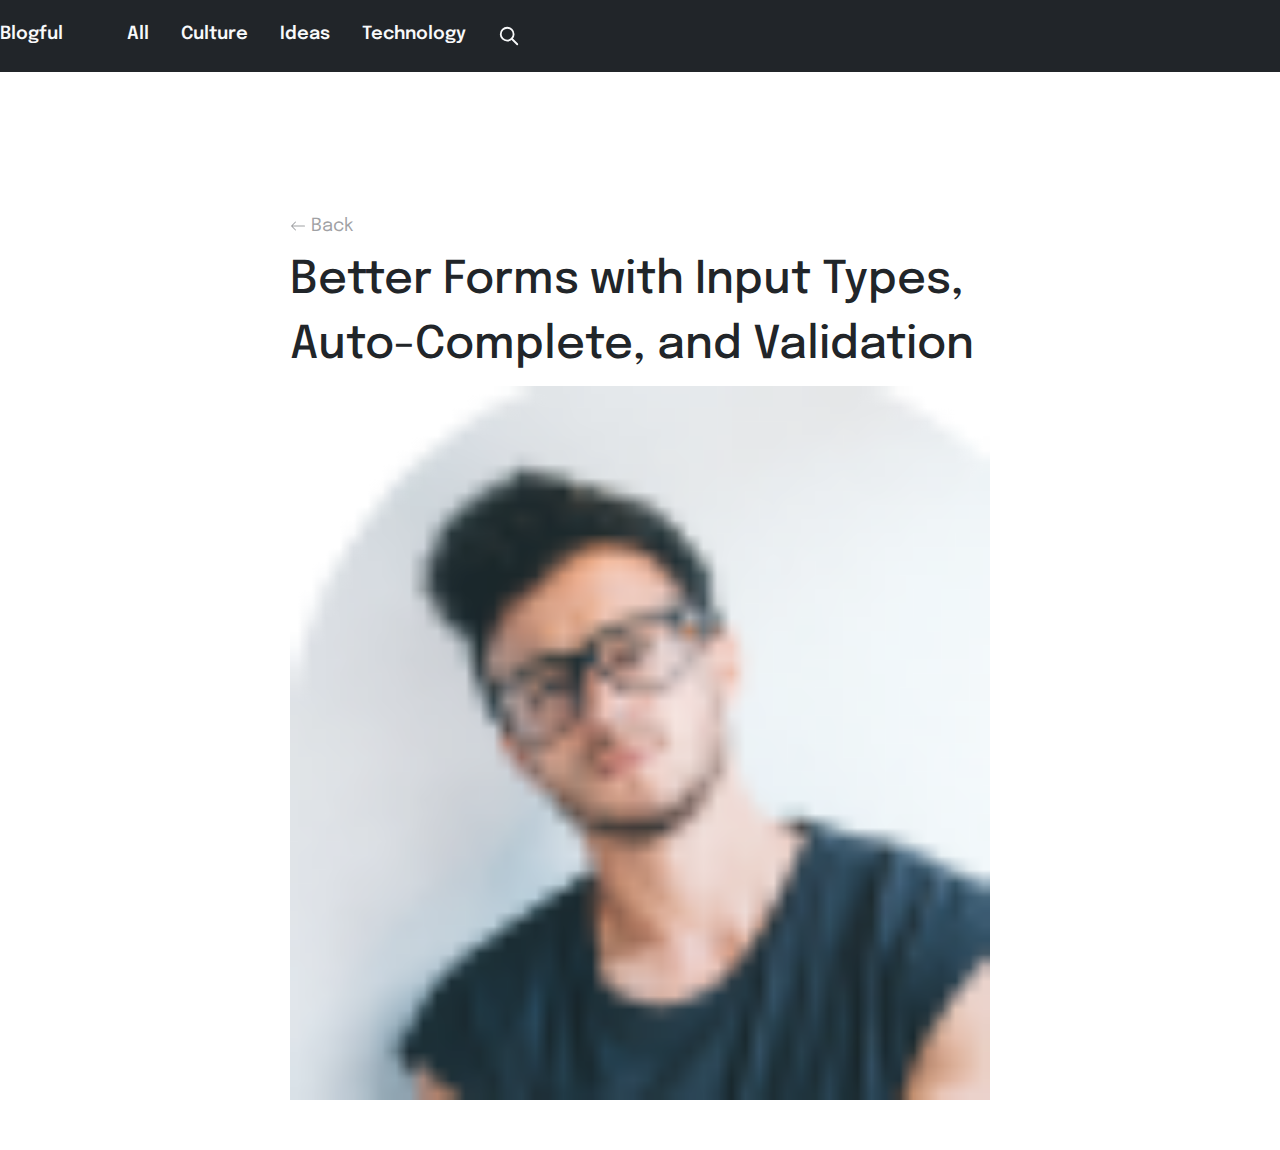
==== article.html @ 25339ed4 "dia 6 (2025)" ====
<!DOCTYPE html>
<html lang="en">
<head>
    <meta charset="UTF-8">
    <meta name="viewport" content="width=device-width, initial-scale=1.0">
    <link rel="preconnect" href="https://fonts.googleapis.com">
    <link rel="preconnect" href="https://fonts.gstatic.com" crossorigin>
    <link href="https://fonts.googleapis.com/css2?family=Epilogue:ital,wght@0,100..900;1,100..900&display=swap" rel="stylesheet">
    <link href="https://cdn.jsdelivr.net/npm/bootstrap@5.3.3/dist/css/bootstrap.min.css" rel="stylesheet" integrity="sha384-QWTKZyjpPEjISv5WaRU9OFeRpok6YctnYmDr5pNlyT2bRjXh0JMhjY6hW+ALEwIH" crossorigin="anonymous">
    <link rel="stylesheet" href="css/styles.css">
    <title>Article</title>
</head>
<body>
    <header>
        <nav class="bg-dark epilogue font-nav-bar">
            <div class="d-flex flex-row text-light">
                <div class="text-center me-5 py-3">Blogful</div>
                <div class="d-flex flex-row">
                    <div class="text-center mt-3 mx-3">All</div>
                    <div class="text-center mt-3 mx-3">Culture</div>
                    <div class="text-center mt-3 mx-3">Ideas</div>
                    <div class="text-center mt-3 mx-3">Technology</div>
                    <svg class="text-center my-4 mx-3" xmlns="http://www.w3.org/2000/svg" viewBox="0 0 24 24" fill="none" stroke="currentColor" stroke-linecap="round" stroke-linejoin="round" width="22.03" height="24" stroke-width="2"> <path d="M10 10m-7 0a7 7 0 1 0 14 0a7 7 0 1 0 -14 0"></path> <path d="M21 21l-6 -6"></path> </svg> 
                </div>
            </div>
        </nav>
    </header>
    <div class="container p-article">
        <div class="row">
            <h3 id="back" class="epilogue">            
                <svg xmlns="http://www.w3.org/2000/svg" width="16" height="16" fill="currentColor" class="bi bi-arrow-left" viewBox="0 0 16 16"><path fill-rule="evenodd" d="M15 8a.5.5 0 0 0-.5-.5H2.707l3.147-3.146a.5.5 0 1 0-.708-.708l-4 4a.5.5 0 0 0 0 .708l4 4a.5.5 0 0 0 .708-.708L2.707 8.5H14.5A.5.5 0 0 0 15 8"/></svg>
                Back
            </h3>
        </div>
        <div class="row">
            <h1 class="big-h1">Better Forms with Input Types, Auto-Complete, and Validation</h1>
        </div>
        <div class="row">
            <img src="img/img-man.png" alt="" class="img-man">
        </div>
    </div>
</body>
<script src="https://cdn.jsdelivr.net/npm/bootstrap@5.3.3/dist/js/bootstrap.bundle.min.js" integrity="sha384-YvpcrYf0tY3lHB60NNkmXc5s9fDVZLESaAA55NDzOxhy9GkcIdslK1eN7N6jIeHz" crossorigin="anonymous"></script>
</html>
---- css/styles.css ----
.epilogue{
    font-family: "Epilogue", sans-serif;
}
.font-nav-bar{
    font-size: 18px;
    font-weight: 600;
    line-height: 36px;
    text-align: left;
    text-underline-position: from-font;
    text-decoration-skip-ink: none;
}
h1{
    font-family: Epilogue;
    font-size: 20px;
    font-weight: 600;
    line-height: 30px;
    text-align: left;
    text-underline-position: from-font;
    text-decoration-skip-ink: none;
    
}

h2{
    font-family: "Epilogue", sans-serif;
    font-size: 24px;
    font-weight: 500;
    line-height: 36px;
    letter-spacing: 1px;
    text-align: left;
    text-underline-position: from-font;
    text-decoration-skip-ink: none;
}
h3{
    font-family: Epilogue;
    font-size: 24px;
    font-weight: 500;
    line-height: 36px;
    text-align: left;
    text-underline-position: from-font;
    text-decoration-skip-ink: none;
}
p{
    font-family: Epilogue;
    font-size: 16px;
    font-weight: 400;
    line-height: 24px;
    text-align: left;
    text-underline-position: from-font;
    text-decoration-skip-ink: none;
}

.opacity-40{
    opacity: 40%;
}

.opacity-60{
    opacity: 60%;
}
.nav-size{
    height: 80px;
    padding-top: 40px;
    padding-bottom: 40px;
}

body{
    margin: 0 ;
    padding: 0;
    box-sizing: border-box;

}

.p-default {
    padding: 160px 220px 60px 220px;
}

.px-default {
    padding-left: 220px;
    padding-right: 220px;
}

.pt-100{
    padding-top: 100px;
}

.button{
    width: 95px;
    height: 32px;
}


.col-80{
    width: 80%;
}

.sm-img{
    width: 470px;
    height: 300px;
}

.button2{
    width: 58px;
    height: 32px;
}

.width-334{
    width: 334px;
}

.width-340{
    width: 340px;
}

.p-show-more{
    padding: 150px 350px;
}

#show-more{
    display: flex;
    align-items: center;
    justify-content: center;
    width: 199.8px;
    height: 60px;
}

.show-more{
    font-family: sans-serif;
    font-size: 19px;
    color: white;
    background-color: #1976D2;
}

.footer{
    padding: 100px 0px;
}
/*Article*/

.p-article{
    padding: 140px 220px 50px 220px;
}

#back{
    font-family: Epilogue;
    font-size: 18px;
    font-weight: 400;
    line-height: 28px;
    text-align: left;
    text-underline-position: from-font;
    text-decoration-skip-ink: none;
    color: #A0A1A4;
}

.big-h1{
    width: 1000px;
    height: 130px;
    gap: 0px;
    opacity: 0px;
    font-family: Epilogue;
    font-size: 45px;
    font-weight: 500;
    line-height: 65px;
    text-align: left;
    text-underline-position: from-font;
    text-decoration-skip-ink: none;
}

.
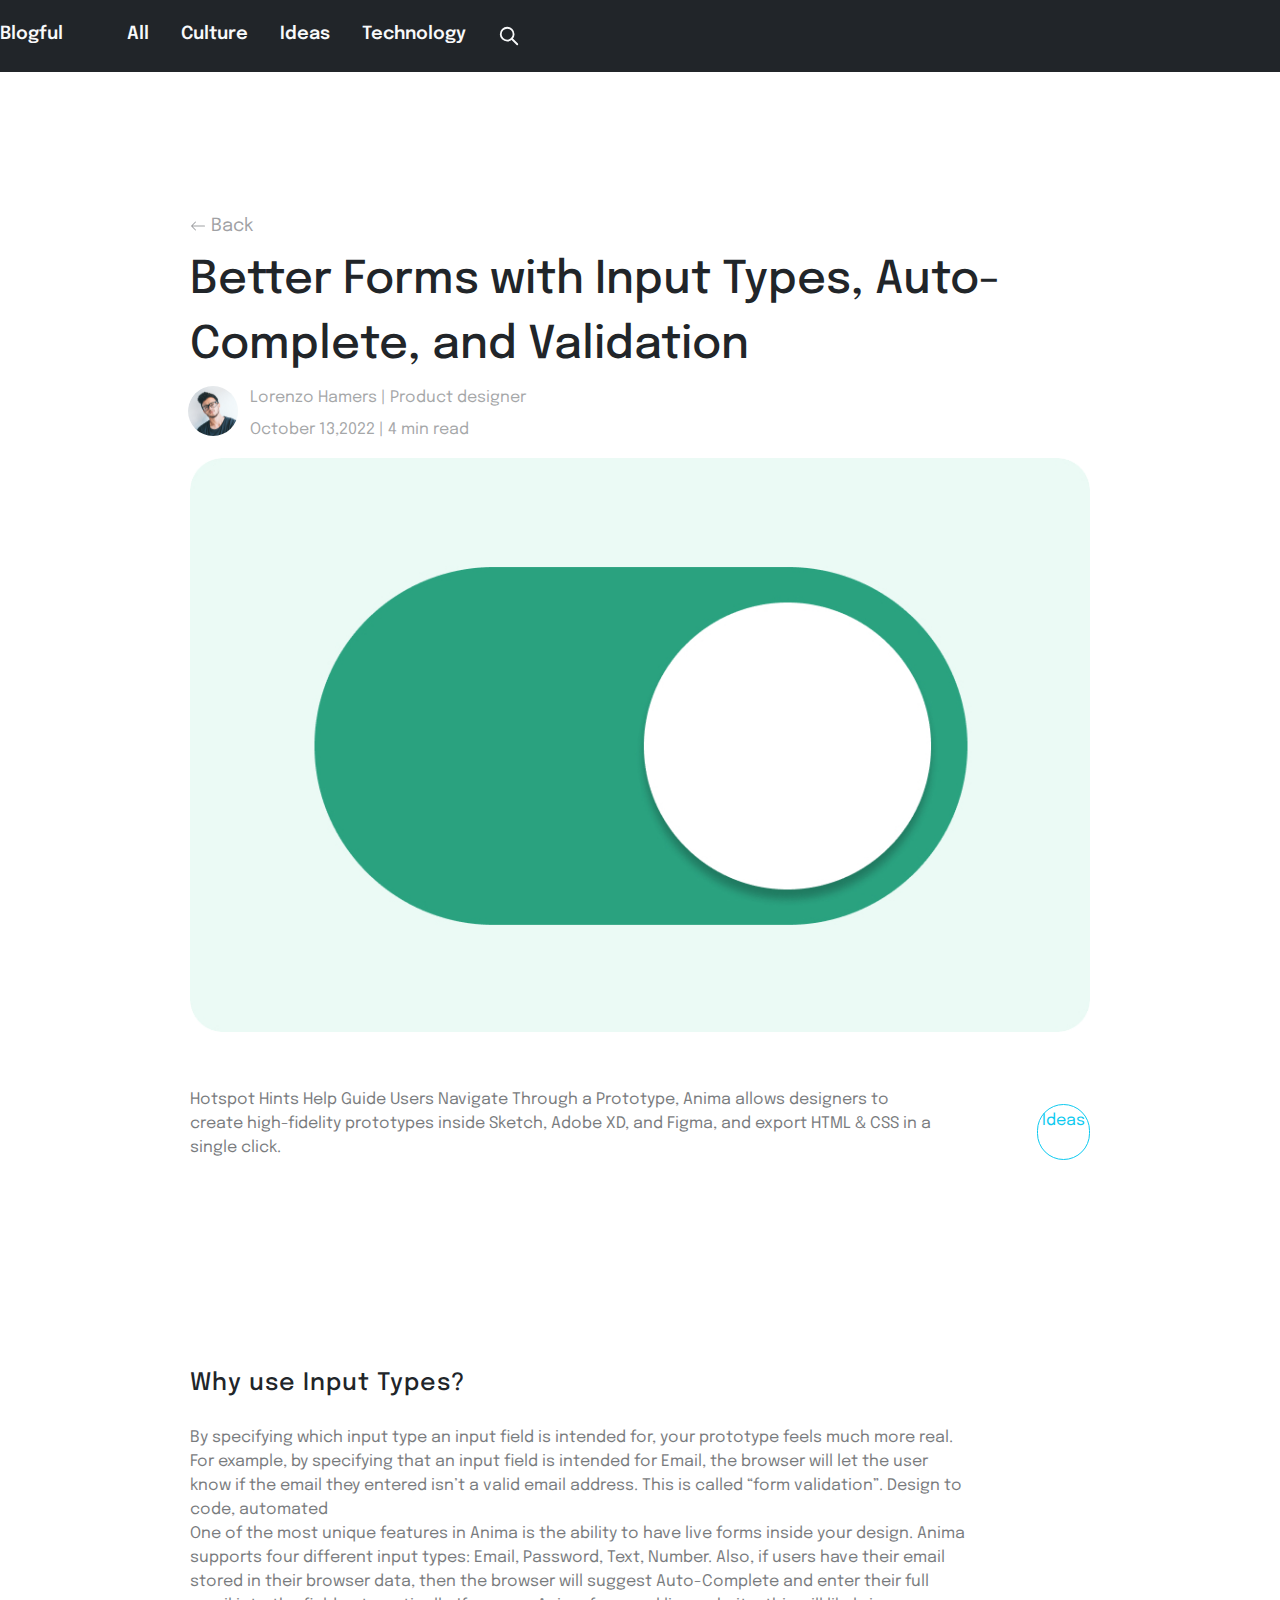
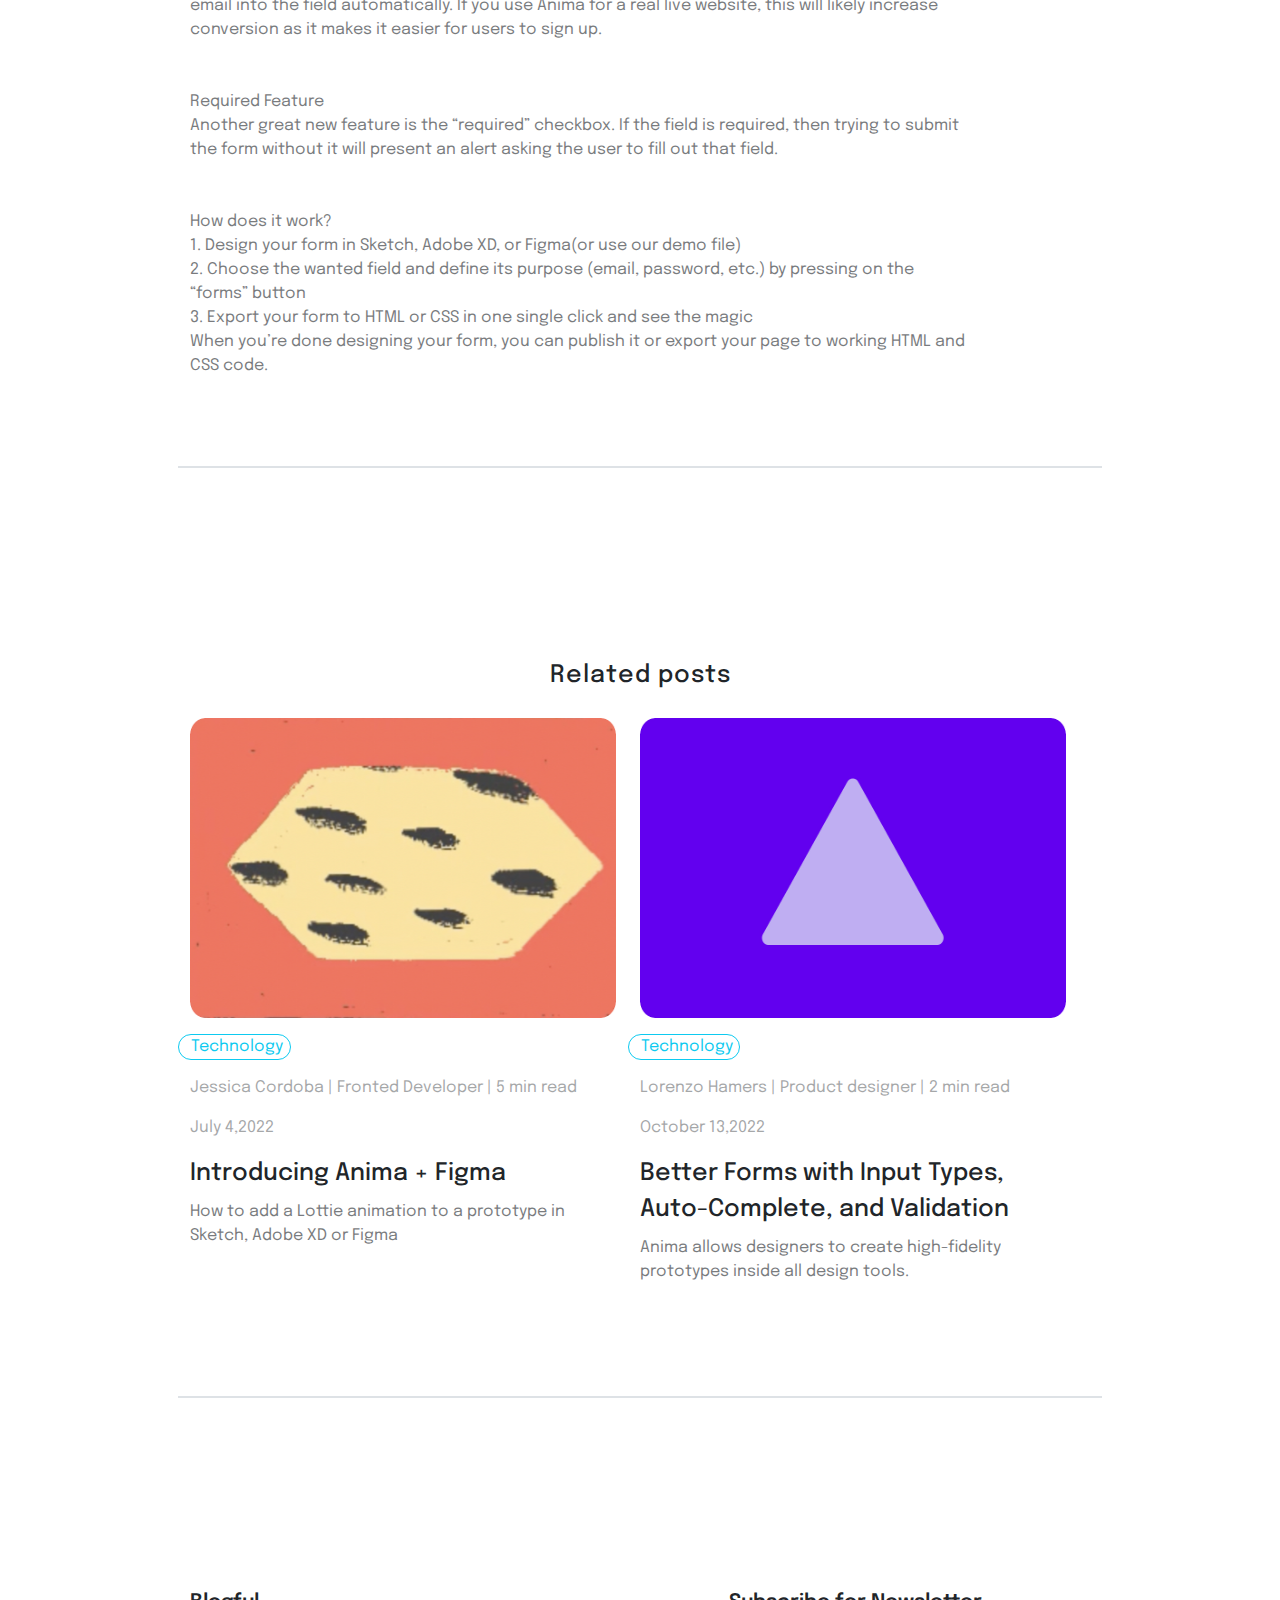
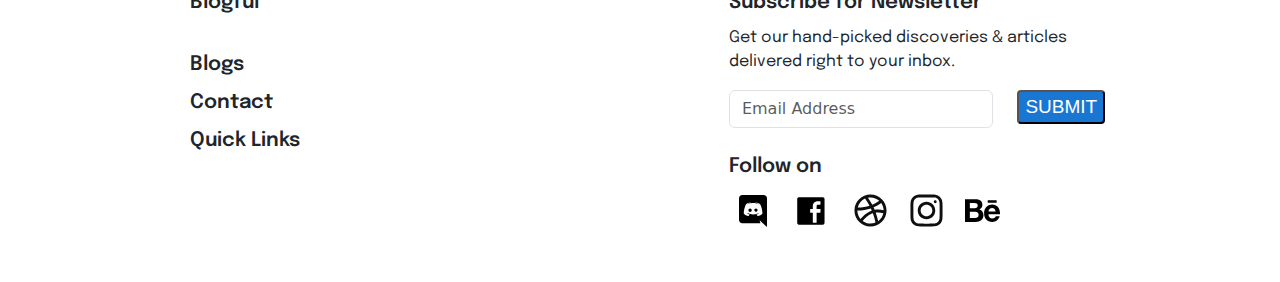
==== commit 89b69731: "dia 7 (article i blog)" ====
--- a/article.html
+++ b/article.html
@@ -36,8 +36,131 @@
             <h1 class="big-h1">Better Forms with Input Types, Auto-Complete, and Validation</h1>
         </div>
         <div class="row">
-            <img src="img/img-man.png" alt="" class="img-man">
+            <img src="img/img-man.png" alt="" class="img-man col-6">
+            <div class="col-6">
+                <div class="row opacity-40">
+                    <p class="mb-2">Lorenzo Hamers | Product designer</p>
+                </div>
+                <div class="row opacity-40">
+                    <p>October 13,2022 | 4 min read</p>
+                </div>
+            </div>
         </div>
+        <div class="row">
+            <img src="img/image02.png" alt="" class="mb-5">
+        </div>
+        <div class="row">
+            <div class="col-10 mt-2">
+                <p class="opacity-60">Hotspot Hints Help Guide Users Navigate Through a Prototype, Anima allows designers to create high-fidelity prototypes inside Sketch, Adobe XD, and Figma, and export HTML & CSS in a single click.</p>
+            </div>
+            <div class="col-2 mt-2 d-flex justify-content-end">
+                <p class="text-center text-info border border-info rounded-pill mt-3 p-1">Ideas</p>
+            </div>
+        </div>
+    </div>
+    <div class="container p-article">
+        <div class="row">
+            <h2 class="mb-4">Why use Input Types?</h2>
+        </div>
+        <div class="row border-bottom border-2 pb-5">
+            <p class="opacity-60 p-input-text ">
+                By specifying which input type an input field is intended for, your prototype feels much more real.
+                For example, by specifying that an input field is intended for Email, the browser will let the user know if the email they entered isn’t a valid email address. This is called “form validation”.
+                Design to code, automated<br>
+                One of the most unique features in Anima is the ability to have live forms inside your design. Anima supports four different input types:
+                Email, Password, Text, Number. Also, if users have their email stored in their browser data, then the browser will suggest Auto-Complete and enter their full email into the field automatically.
+                If you use Anima for a real live website, this will likely increase conversion as it makes it easier for users to sign up.<br>
+                <br>
+                <br>
+                Required Feature<br>
+                Another great new feature is the “required” checkbox. If the field is required, then trying to submit the form without it will present an alert asking the user to fill out that field.<br>
+                <br>
+                <br>
+                How does it work?<br>
+                1. Design your form in Sketch, Adobe XD, or Figma(or use our demo file)<br>
+                2. Choose the wanted field and define its purpose (email, password, etc.) by pressing on the “forms” button<br>
+                3. Export your form to HTML or CSS in one single click and see the magic<br>
+                When you’re done designing your form, you can publish it or export your page to working HTML and CSS code.
+            </p>
+        </div>
+    </div>
+    <div class="container p-article">
+        <div class="row border-bottom border-2 pb-5">
+            <h2 class="d-flex justify-content-center pb-3">Related posts</h2>
+            <div class="row ">
+                <div class="col-6 pb-5">
+                    <div class="row">
+                        <img src="img/image10.png" alt="" class="sm-img">
+                        <p class="text-center text-info border border-info rounded-pill mt-3 col-3">Technology</p>
+                        <div class="row">
+                            <div class="width-470">
+                                <p class="opacity-40">Jessica Cordoba | Fronted Developer | 5 min read</p>
+                                <p class="opacity-40">July 4,2022</p>
+                            </div>
+                            <div class="width-470">
+                                <h3>Introducing Anima + Figma</h3>
+                                <p class="opacity-60">How to add a Lottie animation to a prototype in Sketch, Adobe XD or Figma</p>
+                            </div>
+                        </div>
+                    </div>
+                </div>
+                <div class="col-6 pb-5">
+                    <div class="row">
+                        <img src="img/image11.png" alt="" class="sm-img">
+                        <p class="text-center text-info border border-info rounded-pill mt-3 col-3">Technology</p>
+                        <div class="row">
+                            <div class="width-470">
+                                <p class="opacity-40">Lorenzo Hamers | Product designer | 2 min read</p>
+                                <p class="opacity-40">October 13,2022</p>
+                            </div>
+                            <div class="width-470">
+                                <h3>Better Forms with Input Types, Auto-Complete, and Validation</h3>
+                                <p class="opacity-60">Anima allows designers to create high-fidelity prototypes inside all design tools.</p>
+                            </div>
+                        </div>
+                    </div>
+                </div>
+            </div>
+        </div>
+    </div>
+    <div class="container p-article footer">
+        <div class="row">
+            <div class="col-4">
+                <div class="row">
+                    <h1>Blogful</h1>
+                </div>
+                <br>
+                <div class="row">
+                    <h1>Blogs</h1>
+                    <h1>Contact</h1>
+                    <h1>Quick Links</h1>
+                </div>
+            </div>
+            <div class="col-3"></div>
+            <div class="col-5">
+                <div class="row">
+                    <h1>Subscribe for Newsletter</h1>
+                    <p>Get our hand-picked discoveries & articles delivered right to your inbox.</p>
+                </div>
+                <div class="row">
+                    <div class="col-9">
+                        <input type="email" class="form-control" id="exampleInputEmail" placeholder="Email Address">
+                    </div>
+                    <div class="col-3">
+                        <button type="submit" class="rounded-1 show-more">SUBMIT</button>
+                    </div>
+                </div>
+                <br>
+                <div class="row">
+                    <h1>Follow on</h1>
+                </div>
+                <div>  
+                    <svg class="mx-2" href="#" fill="#000000" width="32px" height="32px" viewBox="-1.5 0 24 24" xmlns="http://www.w3.org/2000/svg"><g id="SVGRepo_bgCarrier" stroke-width="0"></g><g id="SVGRepo_tracerCarrier" stroke-linecap="round" stroke-linejoin="round"></g><g id="SVGRepo_iconCarrier"><path d="m13.93 11.4c-.054.633-.582 1.127-1.224 1.127-.678 0-1.229-.55-1.229-1.229s.55-1.229 1.228-1.229c.683.029 1.225.59 1.225 1.277 0 .019 0 .037-.001.056v-.003zm-5.604-1.33c-.688.061-1.223.634-1.223 1.332s.535 1.271 1.218 1.332h.005c.683-.029 1.225-.59 1.225-1.277 0-.019 0-.037-.001-.056v.003c.001-.02.002-.043.002-.067 0-.685-.541-1.243-1.219-1.269h-.002zm12.674-7.598v21.528c-3.023-2.672-2.057-1.787-5.568-5.052l.636 2.22h-13.609c-1.359-.004-2.46-1.106-2.46-2.466 0-.002 0-.004 0-.006v-16.224c0-.002 0-.004 0-.006 0-1.36 1.101-2.462 2.459-2.466h16.081c1.359.004 2.46 1.106 2.46 2.466v.006zm-3.42 11.376c-.042-2.559-.676-4.96-1.77-7.086l.042.09c-.924-.731-2.088-1.195-3.358-1.259l-.014-.001-.168.192c1.15.312 2.15.837 3.002 1.535l-.014-.011c-1.399-.769-3.066-1.222-4.839-1.222-1.493 0-2.911.321-4.189.898l.064-.026c-.444.204-.708.35-.708.35.884-.722 1.942-1.266 3.1-1.56l.056-.012-.12-.144c-1.284.065-2.448.529-3.384 1.269l.012-.009c-1.052 2.036-1.686 4.437-1.728 6.982v.014c.799 1.111 2.088 1.826 3.543 1.826.041 0 .082-.001.123-.002h-.006s.444-.54.804-.996c-.866-.223-1.592-.727-2.093-1.406l-.007-.01c.176.124.468.284.49.3 1.209.672 2.652 1.067 4.188 1.067 1.191 0 2.326-.238 3.36-.668l-.058.021c.528-.202.982-.44 1.404-.723l-.025.016c-.526.703-1.277 1.212-2.144 1.423l-.026.005c.36.456.792.972.792.972.033.001.072.001.111.001 1.461 0 2.755-.714 3.552-1.813l.009-.013z"></path></g></svg>
+                    <svg class="mx-2" href="#" fill="#000000" width="42px" height="42px" viewBox="-5.5 0 32 32" version="1.1" xmlns="http://www.w3.org/2000/svg"><g id="SVGRepo_bgCarrier" stroke-width="0"></g><g id="SVGRepo_tracerCarrier" stroke-linecap="round" stroke-linejoin="round"></g><g id="SVGRepo_iconCarrier"> <title>facebook</title> <path d="M1.188 5.594h18.438c0.625 0 1.188 0.563 1.188 1.188v18.438c0 0.625-0.563 1.188-1.188 1.188h-18.438c-0.625 0-1.188-0.563-1.188-1.188v-18.438c0-0.625 0.563-1.188 1.188-1.188zM14.781 17.281h2.875l0.125-2.75h-3v-2.031c0-0.781 0.156-1.219 1.156-1.219h1.75l0.063-2.563s-0.781-0.125-1.906-0.125c-2.75 0-3.969 1.719-3.969 3.563v2.375h-2.031v2.75h2.031v7.625h2.906v-7.625z"></path> </g></svg>
+                    <svg class="mx-2" href="#" width="35px" height="35px" viewBox="0 0 24 24" fill="none" xmlns="http://www.w3.org/2000/svg"><g id="SVGRepo_bgCarrier" stroke-width="0"></g><g id="SVGRepo_tracerCarrier" stroke-linecap="round" stroke-linejoin="round"></g><g id="SVGRepo_iconCarrier"> <path fill-rule="evenodd" clip-rule="evenodd" d="M12 23C18.0751 23 23 18.0751 23 12C23 5.92487 18.0751 1 12 1C5.92487 1 1 5.92487 1 12C1 18.0751 5.92487 23 12 23ZM5.14386 17.8201C3.81099 16.2515 3.00683 14.2197 3.00683 12L3.00683 11.9978C6.61307 11.9618 9.57567 11.4838 12.2422 10.5779C12.4668 11.0605 12.6847 11.5534 12.8956 12.0564C12.5555 12.1691 12.221 12.2949 11.8918 12.4335C9.24177 13.5489 7.00538 15.4612 5.14386 17.8201ZM6.60614 19.1967C8.10884 20.3248 9.97636 20.9932 12 20.9932C13.2188 20.9932 14.3809 20.7507 15.4409 20.3114C14.9668 18.0368 14.352 15.907 13.6265 13.9217C13.3003 14.0264 12.9807 14.1451 12.6677 14.2768C10.356 15.2499 8.33843 16.9649 6.60614 19.1967ZM15.5924 13.4765C16.2479 15.3019 16.8129 17.2399 17.267 19.2902C19.048 18.0013 20.338 16.0757 20.8032 13.8473C18.9143 13.3589 17.1821 13.2604 15.5924 13.4765ZM14.8575 11.5662C16.754 11.2412 18.7996 11.3067 20.9917 11.8332C20.9578 9.97415 20.3599 8.25291 19.3619 6.8334C17.6358 8.0531 15.9276 9.06168 14.1111 9.85398C14.3687 10.4121 14.6177 10.9829 14.8575 11.5662ZM11.3457 8.76846C8.99734 9.53429 6.39047 9.94463 3.2312 9.9948C3.85725 7.24565 5.74294 4.97565 8.24906 3.82401C9.34941 5.31262 10.3933 6.96064 11.3457 8.76846ZM13.2302 8.05623C14.8876 7.34152 16.4466 6.43089 18.0282 5.32624C16.4333 3.88469 14.3192 3.00683 12 3.00683C11.4014 3.00683 10.8165 3.06531 10.2506 3.17688C11.3103 4.66337 12.3129 6.28992 13.2302 8.05623Z" fill="#0F0F0F"></path> </g></svg>                   
+                    <svg class="mx-2" href="#" width="35px" height="35px" viewBox="0 0 24 24" fill="none" xmlns="http://www.w3.org/2000/svg"><g id="SVGRepo_bgCarrier" stroke-width="0"></g><g id="SVGRepo_tracerCarrier" stroke-linecap="round" stroke-linejoin="round"></g><g id="SVGRepo_iconCarrier"> <path fill-rule="evenodd" clip-rule="evenodd" d="M12 18C15.3137 18 18 15.3137 18 12C18 8.68629 15.3137 6 12 6C8.68629 6 6 8.68629 6 12C6 15.3137 8.68629 18 12 18ZM12 16C14.2091 16 16 14.2091 16 12C16 9.79086 14.2091 8 12 8C9.79086 8 8 9.79086 8 12C8 14.2091 9.79086 16 12 16Z" fill="#0F0F0F"></path> <path d="M18 5C17.4477 5 17 5.44772 17 6C17 6.55228 17.4477 7 18 7C18.5523 7 19 6.55228 19 6C19 5.44772 18.5523 5 18 5Z" fill="#0F0F0F"></path> <path fill-rule="evenodd" clip-rule="evenodd" d="M1.65396 4.27606C1 5.55953 1 7.23969 1 10.6V13.4C1 16.7603 1 18.4405 1.65396 19.7239C2.2292 20.8529 3.14708 21.7708 4.27606 22.346C5.55953 23 7.23969 23 10.6 23H13.4C16.7603 23 18.4405 23 19.7239 22.346C20.8529 21.7708 21.7708 20.8529 22.346 19.7239C23 18.4405 23 16.7603 23 13.4V10.6C23 7.23969 23 5.55953 22.346 4.27606C21.7708 3.14708 20.8529 2.2292 19.7239 1.65396C18.4405 1 16.7603 1 13.4 1H10.6C7.23969 1 5.55953 1 4.27606 1.65396C3.14708 2.2292 2.2292 3.14708 1.65396 4.27606ZM13.4 3H10.6C8.88684 3 7.72225 3.00156 6.82208 3.0751C5.94524 3.14674 5.49684 3.27659 5.18404 3.43597C4.43139 3.81947 3.81947 4.43139 3.43597 5.18404C3.27659 5.49684 3.14674 5.94524 3.0751 6.82208C3.00156 7.72225 3 8.88684 3 10.6V13.4C3 15.1132 3.00156 16.2777 3.0751 17.1779C3.14674 18.0548 3.27659 18.5032 3.43597 18.816C3.81947 19.5686 4.43139 20.1805 5.18404 20.564C5.49684 20.7234 5.94524 20.8533 6.82208 20.9249C7.72225 20.9984 8.88684 21 10.6 21H13.4C15.1132 21 16.2777 20.9984 17.1779 20.9249C18.0548 20.8533 18.5032 20.7234 18.816 20.564C19.5686 20.1805 20.1805 19.5686 20.564 18.816C20.7234 18.5032 20.8533 18.0548 20.9249 17.1779C20.9984 16.2777 21 15.1132 21 13.4V10.6C21 8.88684 20.9984 7.72225 20.9249 6.82208C20.8533 5.94524 20.7234 5.49684 20.564 5.18404C20.1805 4.43139 19.5686 3.81947 18.816 3.43597C18.5032 3.27659 18.0548 3.14674 17.1779 3.0751C16.2777 3.00156 15.1132 3 13.4 3Z" fill="#0F0F0F"></path> </g></svg>
+                    <svg class="mx-2" href="#" width="35px" height="35px" viewBox="0 -3.5 20 20" version="1.1" xmlns="http://www.w3.org/2000/svg" xmlns:xlink="http://www.w3.org/1999/xlink" fill="#000000"><g id="SVGRepo_bgCarrier" stroke-width="0"></g><g id="SVGRepo_tracerCarrier" stroke-linecap="round" stroke-linejoin="round"></g><g id="SVGRepo_iconCarrier"> <title>behance [#163]</title> <desc>Created with Sketch.</desc> <defs> </defs> <g id="Page-1" stroke="none" stroke-width="1" fill="none" fill-rule="evenodd"> <g id="Dribbble-Light-Preview" transform="translate(-100.000000, -7482.000000)" fill="#000000"> <g id="icons" transform="translate(56.000000, 160.000000)"> <path d="M56.981,7324.11726 L62.069,7324.11726 L62.069,7322.65997 L56.981,7322.65997 L56.981,7324.11726 Z M59.489,7327.04322 C58.354,7327.04322 57.492,7327.74656 57.409,7329.04584 L61.481,7329.04584 C61.205,7327.50385 60.52,7327.04322 59.489,7327.04322 L59.489,7327.04322 Z M59.648,7333.06968 C60.696,7333.06968 61.465,7332.40764 61.622,7331.84992 L63.826,7331.84992 C63.196,7333.86701 61.895,7335 59.559,7335 C56.578,7335 54.905,7332.87964 54.905,7330.06626 C54.905,7323.44077 64.465,7323.20323 63.985,7330.68491 L57.409,7330.68491 C57.473,7332.20418 58.1,7333.06968 59.648,7333.06968 L59.648,7333.06968 Z M49.73,7332.77842 C50.933,7332.77842 51.775,7332.31572 51.775,7331.06705 C51.775,7329.77191 51.031,7329.21006 49.782,7329.21006 L46.768,7329.21006 L46.768,7332.77842 L49.73,7332.77842 Z M49.571,7327.26218 C50.572,7327.26218 51.263,7326.79638 51.263,7325.71399 C51.263,7324.57377 50.459,7324.22158 49.36,7324.22158 L46.768,7324.22158 L46.768,7327.26218 L49.571,7327.26218 L49.571,7327.26218 Z M49.924,7322 C52.295,7322 53.943,7322.7839 53.943,7325.22237 C53.943,7326.42973 53.458,7327.32931 52.233,7327.93557 C53.801,7328.40137 54.543,7329.62422 54.543,7331.23127 C54.543,7333.78232 52.52,7335 50.1,7335 L44,7335 L44,7322 L49.924,7322 Z" id="behance-[#163]"> </path> </g> </g> </g> </g></svg>
+                </div>
     </div>
 </body>
 <script src="https://cdn.jsdelivr.net/npm/bootstrap@5.3.3/dist/js/bootstrap.bundle.min.js" integrity="sha384-YvpcrYf0tY3lHB60NNkmXc5s9fDVZLESaAA55NDzOxhy9GkcIdslK1eN7N6jIeHz" crossorigin="anonymous"></script>
--- a/css/styles.css
+++ b/css/styles.css
@@ -134,10 +134,10 @@
 .footer{
     padding: 100px 0px;
 }
+
 /*Article*/
-
 .p-article{
-    padding: 140px 220px 50px 220px;
+    padding: 140px 120.4px 50px 120.4px;
 }
 
 #back{
@@ -165,4 +165,18 @@
     text-decoration-skip-ink: none;
 }
 
-.+.img-man{
+    width: 50px;
+    height: 50px;
+    border-radius: 100%;
+    padding: 0px;
+    margin-left: 10px;
+}
+.p-input-text{
+    height: 576px;
+    width: 800px;
+}
+
+.width-470{
+    width: 470px;
+}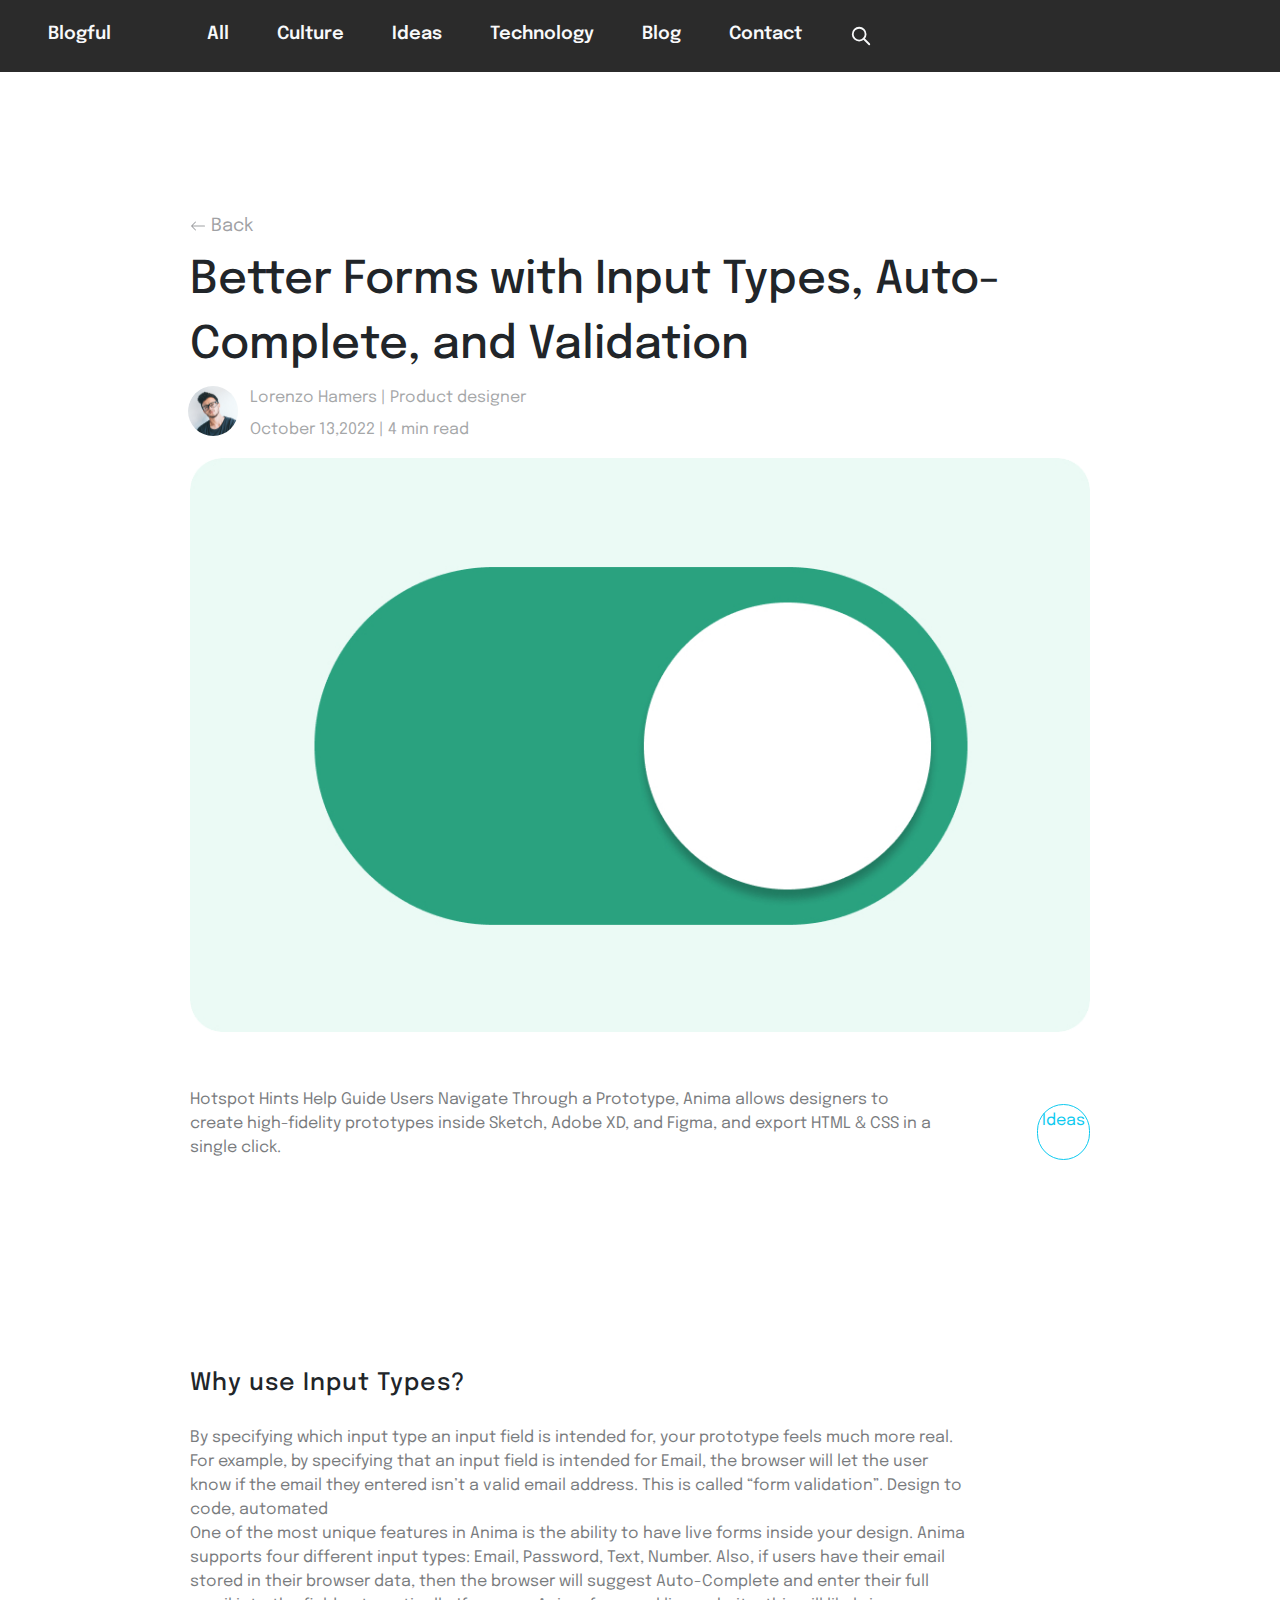
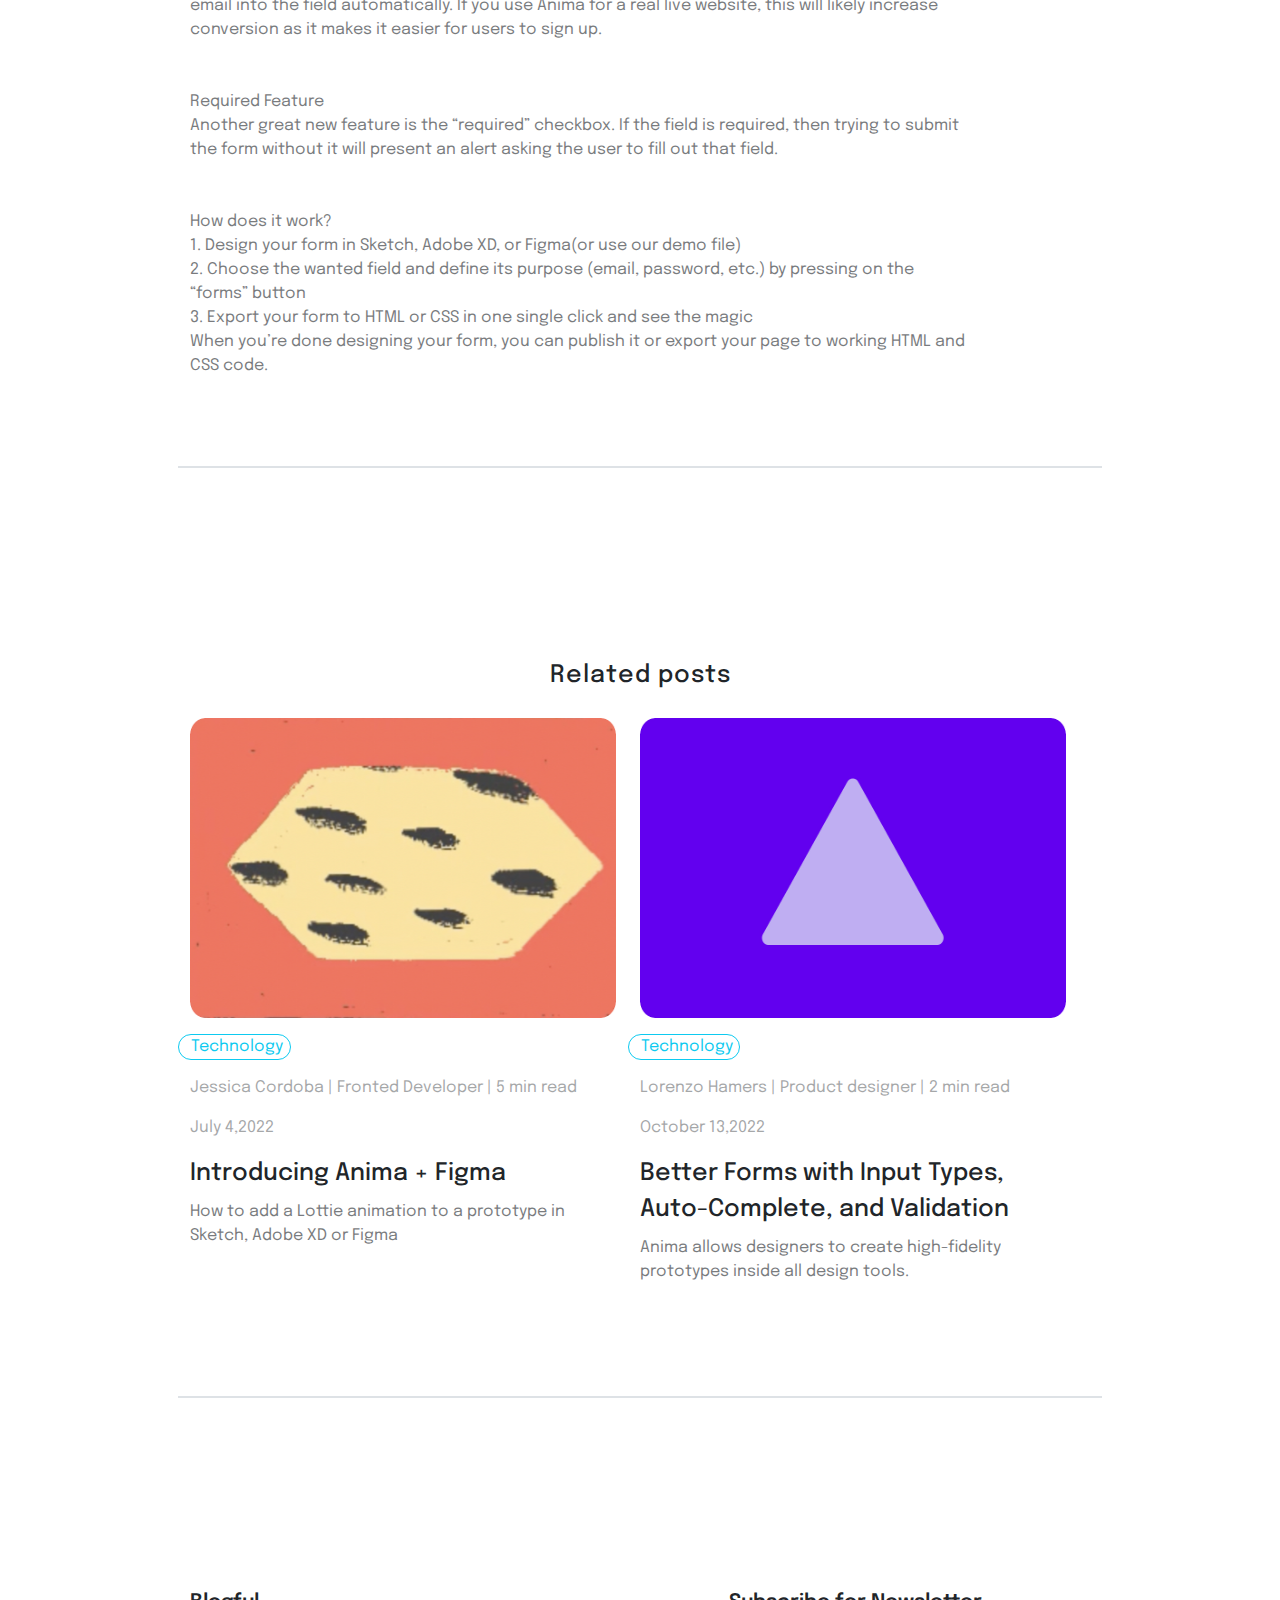
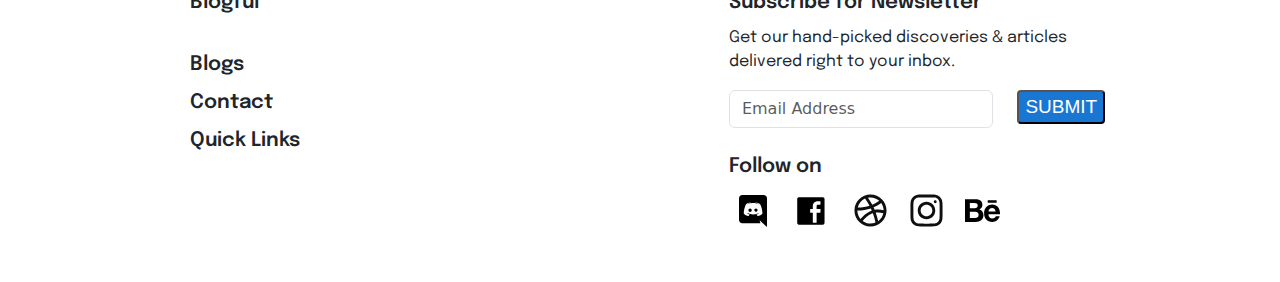
==== commit aac601da: "finished" ====
--- a/article.html
+++ b/article.html
@@ -12,25 +12,30 @@
 </head>
 <body>
     <header>
-        <nav class="bg-dark epilogue font-nav-bar">
+        <nav class="bg-header epilogue font-nav-bar">
             <div class="d-flex flex-row text-light">
-                <div class="text-center me-5 py-3">Blogful</div>
+                <div class=""></div>
+                <div class="text-center pl-2 mx-5 py-3">Blogful</div>
                 <div class="d-flex flex-row">
-                    <div class="text-center mt-3 mx-3">All</div>
-                    <div class="text-center mt-3 mx-3">Culture</div>
-                    <div class="text-center mt-3 mx-3">Ideas</div>
-                    <div class="text-center mt-3 mx-3">Technology</div>
-                    <svg class="text-center my-4 mx-3" xmlns="http://www.w3.org/2000/svg" viewBox="0 0 24 24" fill="none" stroke="currentColor" stroke-linecap="round" stroke-linejoin="round" width="22.03" height="24" stroke-width="2"> <path d="M10 10m-7 0a7 7 0 1 0 14 0a7 7 0 1 0 -14 0"></path> <path d="M21 21l-6 -6"></path> </svg> 
+                    <div class="text-center mt-3 ms-5 me-4"><a href="home.html">All</a></div>
+                    <div class="text-center mt-3 mx-4">Culture</div>
+                    <div class="text-center mt-3 mx-4">Ideas</div>
+                    <div class="text-center mt-3 mx-4">Technology</div>
+                    <div class="text-center mt-3 mx-4"><a href="blog.html">Blog</a></div>
+                    <div class="text-center mt-3 mx-4"><a href="contact.html">Contact</a></div>
+                    <svg class="text-center my-4 mx-4" xmlns="http://www.w3.org/2000/svg" viewBox="0 0 24 24" fill="none" stroke="currentColor" stroke-linecap="round" stroke-linejoin="round" width="22.03" height="24" stroke-width="2"> <path d="M10 10m-7 0a7 7 0 1 0 14 0a7 7 0 1 0 -14 0"></path> <path d="M21 21l-6 -6"></path> </svg> 
                 </div>
             </div>
         </nav>
     </header>
     <div class="container p-article">
         <div class="row">
-            <h3 id="back" class="epilogue">            
-                <svg xmlns="http://www.w3.org/2000/svg" width="16" height="16" fill="currentColor" class="bi bi-arrow-left" viewBox="0 0 16 16"><path fill-rule="evenodd" d="M15 8a.5.5 0 0 0-.5-.5H2.707l3.147-3.146a.5.5 0 1 0-.708-.708l-4 4a.5.5 0 0 0 0 .708l4 4a.5.5 0 0 0 .708-.708L2.707 8.5H14.5A.5.5 0 0 0 15 8"/></svg>
-                Back
-            </h3>
+            <a href="home.html">
+                <h3 id="back" class="epilogue">            
+                    <svg xmlns="http://www.w3.org/2000/svg" width="16" height="16" fill="currentColor" class="bi bi-arrow-left" viewBox="0 0 16 16"><path fill-rule="evenodd" d="M15 8a.5.5 0 0 0-.5-.5H2.707l3.147-3.146a.5.5 0 1 0-.708-.708l-4 4a.5.5 0 0 0 0 .708l4 4a.5.5 0 0 0 .708-.708L2.707 8.5H14.5A.5.5 0 0 0 15 8"/></svg>
+                    Back
+                </h3>
+            </a>
         </div>
         <div class="row">
             <h1 class="big-h1">Better Forms with Input Types, Auto-Complete, and Validation</h1>
@@ -131,8 +136,8 @@
                 </div>
                 <br>
                 <div class="row">
-                    <h1>Blogs</h1>
-                    <h1>Contact</h1>
+                    <h1><a href="blog.html">Blogs</a></h1>
+                    <h1><a href="contact.html">Contact</a></h1>
                     <h1>Quick Links</h1>
                 </div>
             </div>
@@ -161,6 +166,8 @@
                     <svg class="mx-2" href="#" width="35px" height="35px" viewBox="0 0 24 24" fill="none" xmlns="http://www.w3.org/2000/svg"><g id="SVGRepo_bgCarrier" stroke-width="0"></g><g id="SVGRepo_tracerCarrier" stroke-linecap="round" stroke-linejoin="round"></g><g id="SVGRepo_iconCarrier"> <path fill-rule="evenodd" clip-rule="evenodd" d="M12 18C15.3137 18 18 15.3137 18 12C18 8.68629 15.3137 6 12 6C8.68629 6 6 8.68629 6 12C6 15.3137 8.68629 18 12 18ZM12 16C14.2091 16 16 14.2091 16 12C16 9.79086 14.2091 8 12 8C9.79086 8 8 9.79086 8 12C8 14.2091 9.79086 16 12 16Z" fill="#0F0F0F"></path> <path d="M18 5C17.4477 5 17 5.44772 17 6C17 6.55228 17.4477 7 18 7C18.5523 7 19 6.55228 19 6C19 5.44772 18.5523 5 18 5Z" fill="#0F0F0F"></path> <path fill-rule="evenodd" clip-rule="evenodd" d="M1.65396 4.27606C1 5.55953 1 7.23969 1 10.6V13.4C1 16.7603 1 18.4405 1.65396 19.7239C2.2292 20.8529 3.14708 21.7708 4.27606 22.346C5.55953 23 7.23969 23 10.6 23H13.4C16.7603 23 18.4405 23 19.7239 22.346C20.8529 21.7708 21.7708 20.8529 22.346 19.7239C23 18.4405 23 16.7603 23 13.4V10.6C23 7.23969 23 5.55953 22.346 4.27606C21.7708 3.14708 20.8529 2.2292 19.7239 1.65396C18.4405 1 16.7603 1 13.4 1H10.6C7.23969 1 5.55953 1 4.27606 1.65396C3.14708 2.2292 2.2292 3.14708 1.65396 4.27606ZM13.4 3H10.6C8.88684 3 7.72225 3.00156 6.82208 3.0751C5.94524 3.14674 5.49684 3.27659 5.18404 3.43597C4.43139 3.81947 3.81947 4.43139 3.43597 5.18404C3.27659 5.49684 3.14674 5.94524 3.0751 6.82208C3.00156 7.72225 3 8.88684 3 10.6V13.4C3 15.1132 3.00156 16.2777 3.0751 17.1779C3.14674 18.0548 3.27659 18.5032 3.43597 18.816C3.81947 19.5686 4.43139 20.1805 5.18404 20.564C5.49684 20.7234 5.94524 20.8533 6.82208 20.9249C7.72225 20.9984 8.88684 21 10.6 21H13.4C15.1132 21 16.2777 20.9984 17.1779 20.9249C18.0548 20.8533 18.5032 20.7234 18.816 20.564C19.5686 20.1805 20.1805 19.5686 20.564 18.816C20.7234 18.5032 20.8533 18.0548 20.9249 17.1779C20.9984 16.2777 21 15.1132 21 13.4V10.6C21 8.88684 20.9984 7.72225 20.9249 6.82208C20.8533 5.94524 20.7234 5.49684 20.564 5.18404C20.1805 4.43139 19.5686 3.81947 18.816 3.43597C18.5032 3.27659 18.0548 3.14674 17.1779 3.0751C16.2777 3.00156 15.1132 3 13.4 3Z" fill="#0F0F0F"></path> </g></svg>
                     <svg class="mx-2" href="#" width="35px" height="35px" viewBox="0 -3.5 20 20" version="1.1" xmlns="http://www.w3.org/2000/svg" xmlns:xlink="http://www.w3.org/1999/xlink" fill="#000000"><g id="SVGRepo_bgCarrier" stroke-width="0"></g><g id="SVGRepo_tracerCarrier" stroke-linecap="round" stroke-linejoin="round"></g><g id="SVGRepo_iconCarrier"> <title>behance [#163]</title> <desc>Created with Sketch.</desc> <defs> </defs> <g id="Page-1" stroke="none" stroke-width="1" fill="none" fill-rule="evenodd"> <g id="Dribbble-Light-Preview" transform="translate(-100.000000, -7482.000000)" fill="#000000"> <g id="icons" transform="translate(56.000000, 160.000000)"> <path d="M56.981,7324.11726 L62.069,7324.11726 L62.069,7322.65997 L56.981,7322.65997 L56.981,7324.11726 Z M59.489,7327.04322 C58.354,7327.04322 57.492,7327.74656 57.409,7329.04584 L61.481,7329.04584 C61.205,7327.50385 60.52,7327.04322 59.489,7327.04322 L59.489,7327.04322 Z M59.648,7333.06968 C60.696,7333.06968 61.465,7332.40764 61.622,7331.84992 L63.826,7331.84992 C63.196,7333.86701 61.895,7335 59.559,7335 C56.578,7335 54.905,7332.87964 54.905,7330.06626 C54.905,7323.44077 64.465,7323.20323 63.985,7330.68491 L57.409,7330.68491 C57.473,7332.20418 58.1,7333.06968 59.648,7333.06968 L59.648,7333.06968 Z M49.73,7332.77842 C50.933,7332.77842 51.775,7332.31572 51.775,7331.06705 C51.775,7329.77191 51.031,7329.21006 49.782,7329.21006 L46.768,7329.21006 L46.768,7332.77842 L49.73,7332.77842 Z M49.571,7327.26218 C50.572,7327.26218 51.263,7326.79638 51.263,7325.71399 C51.263,7324.57377 50.459,7324.22158 49.36,7324.22158 L46.768,7324.22158 L46.768,7327.26218 L49.571,7327.26218 L49.571,7327.26218 Z M49.924,7322 C52.295,7322 53.943,7322.7839 53.943,7325.22237 C53.943,7326.42973 53.458,7327.32931 52.233,7327.93557 C53.801,7328.40137 54.543,7329.62422 54.543,7331.23127 C54.543,7333.78232 52.52,7335 50.1,7335 L44,7335 L44,7322 L49.924,7322 Z" id="behance-[#163]"> </path> </g> </g> </g> </g></svg>
                 </div>
+            </div>
+        </div>
     </div>
 </body>
 <script src="https://cdn.jsdelivr.net/npm/bootstrap@5.3.3/dist/js/bootstrap.bundle.min.js" integrity="sha384-YvpcrYf0tY3lHB60NNkmXc5s9fDVZLESaAA55NDzOxhy9GkcIdslK1eN7N6jIeHz" crossorigin="anonymous"></script>
--- a/css/styles.css
+++ b/css/styles.css
@@ -1,5 +1,13 @@
-
-
+/*header*/
+.bg-header{
+    background-color: #2B2B2B;
+}
+
+.active{
+    color: #FFFFFF;
+}
+
+/**/
 .epilogue{
     font-family: "Epilogue", sans-serif;
 }
@@ -39,7 +47,7 @@
     line-height: 36px;
     text-align: left;
     text-underline-position: from-font;
-    text-decoration-skip-ink: none;
+    text-decoration: none;
 }
 p{
     font-family: Epilogue;
@@ -51,6 +59,10 @@
     text-decoration-skip-ink: none;
 }
 
+a{
+    text-decoration: none;
+    color: inherit;
+}
 .opacity-40{
     opacity: 40%;
 }
@@ -179,4 +191,13 @@
 
 .width-470{
     width: 470px;
-}+}
+
+.width-370{
+    width: 370px;
+}
+
+/*Contact*/
+.p-contact{
+    padding: 0px 220px 100px 220px;
+}
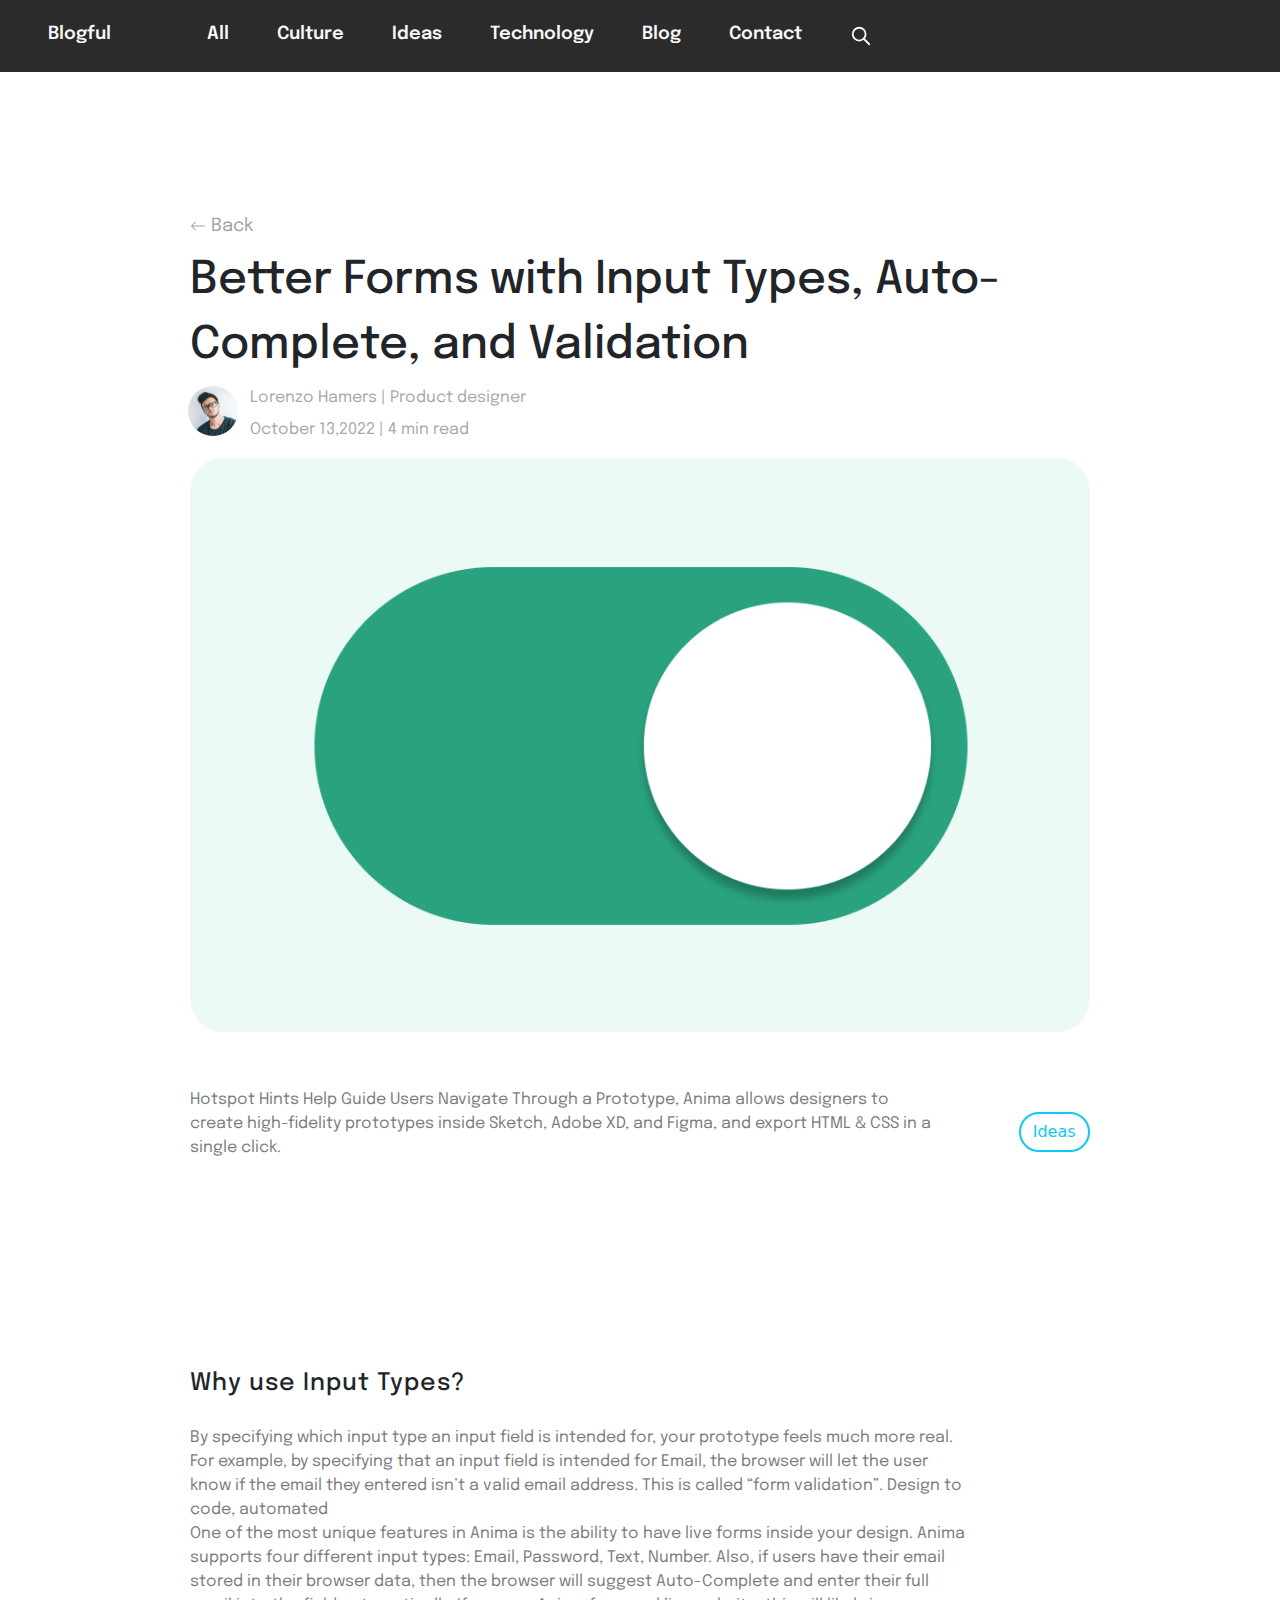
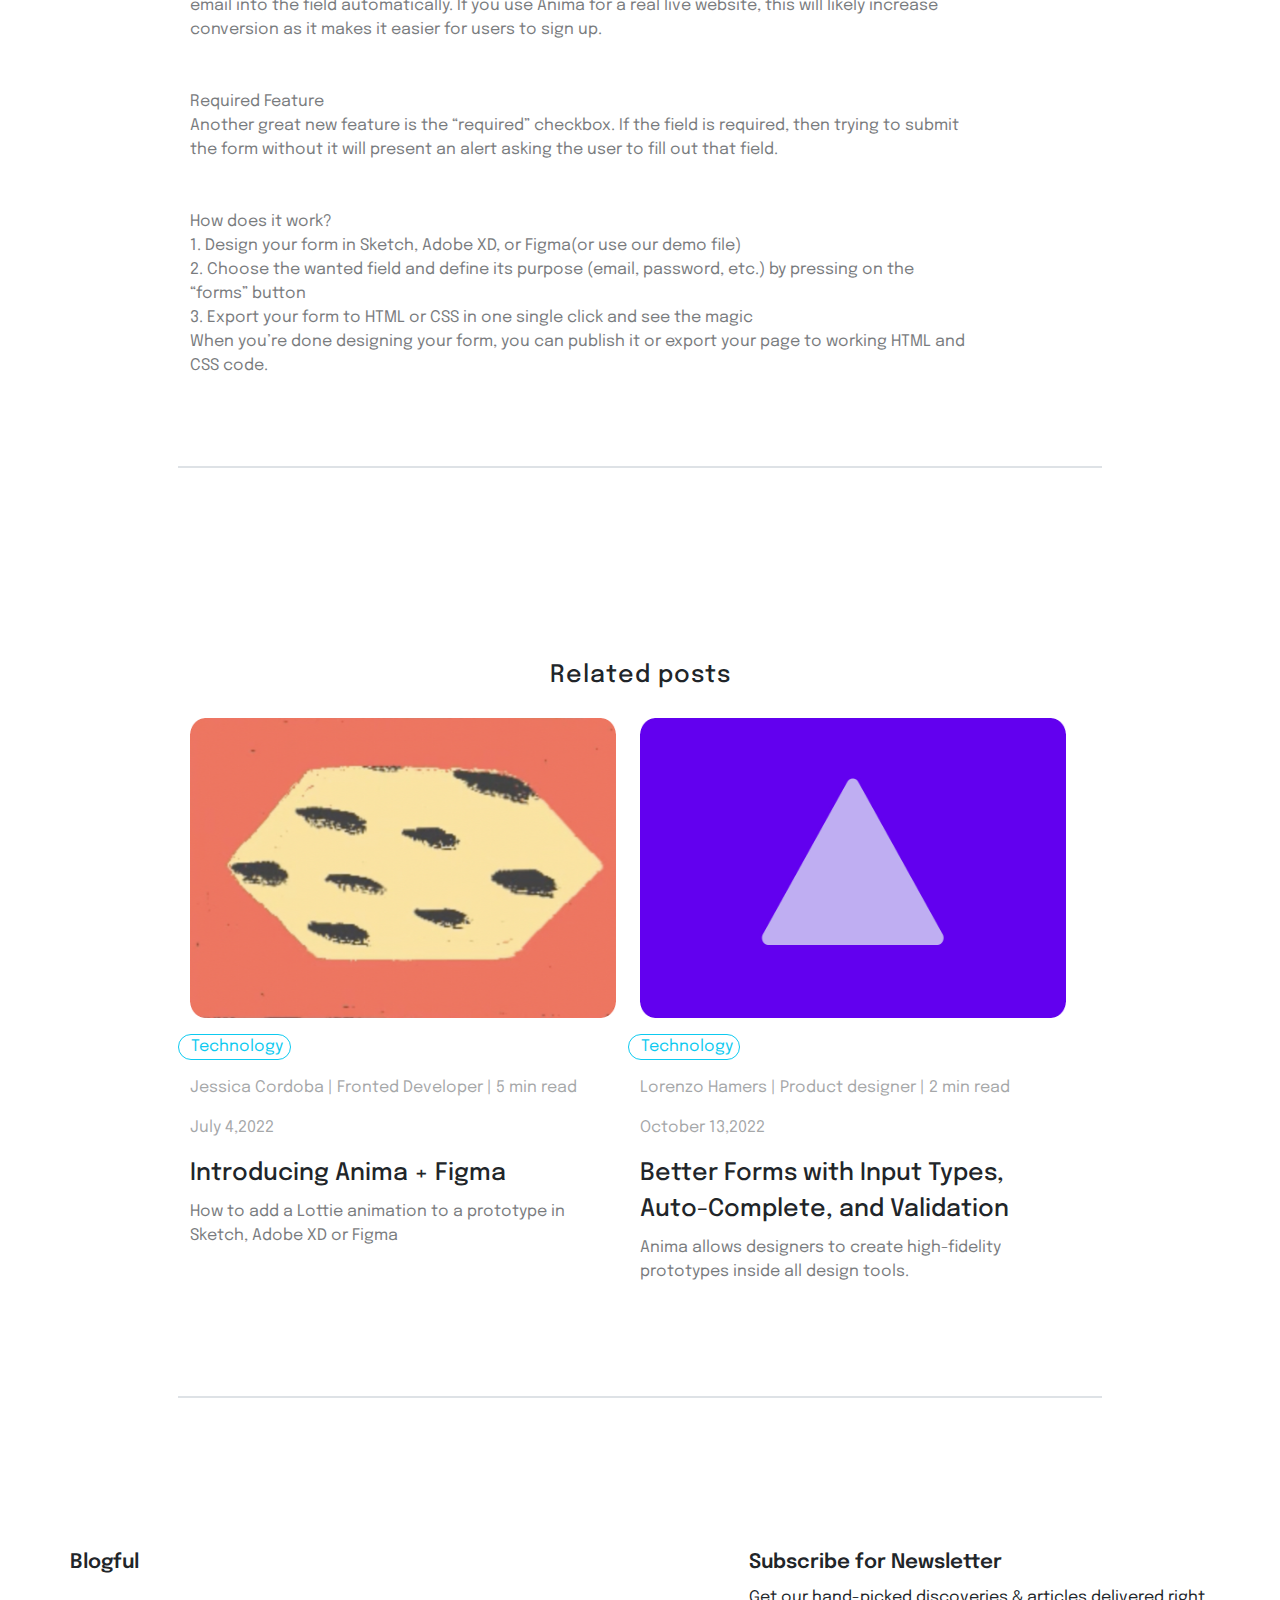
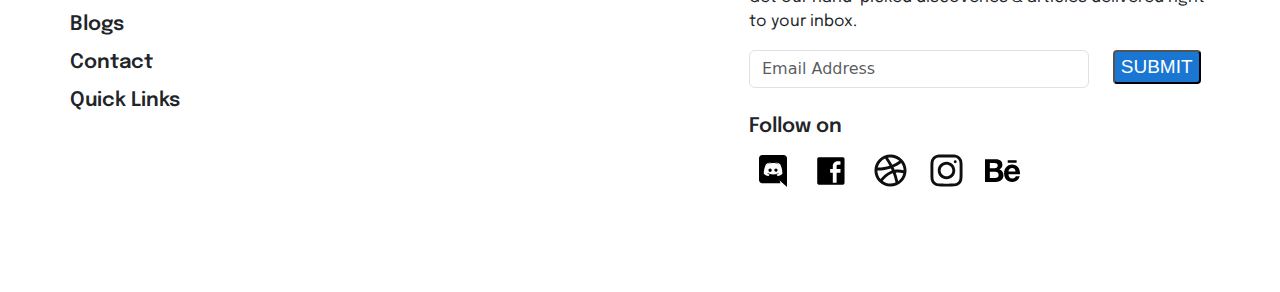
==== commit 5e666f20: "fin" ====
--- a/article.html
+++ b/article.html
@@ -15,15 +15,15 @@
         <nav class="bg-header epilogue font-nav-bar">
             <div class="d-flex flex-row text-light">
                 <div class=""></div>
-                <div class="text-center pl-2 mx-5 py-3">Blogful</div>
+                <div class="menu-logo text-center pl-2 mx-5 py-3">Blogful</div>
                 <div class="d-flex flex-row">
-                    <div class="text-center mt-3 ms-5 me-4"><a href="home.html">All</a></div>
-                    <div class="text-center mt-3 mx-4">Culture</div>
-                    <div class="text-center mt-3 mx-4">Ideas</div>
-                    <div class="text-center mt-3 mx-4">Technology</div>
-                    <div class="text-center mt-3 mx-4"><a href="blog.html">Blog</a></div>
-                    <div class="text-center mt-3 mx-4"><a href="contact.html">Contact</a></div>
-                    <svg class="text-center my-4 mx-4" xmlns="http://www.w3.org/2000/svg" viewBox="0 0 24 24" fill="none" stroke="currentColor" stroke-linecap="round" stroke-linejoin="round" width="22.03" height="24" stroke-width="2"> <path d="M10 10m-7 0a7 7 0 1 0 14 0a7 7 0 1 0 -14 0"></path> <path d="M21 21l-6 -6"></path> </svg> 
+                    <div class="menu-item text-center mt-3 ms-5 me-4"><a class="active" href="home.html">All</a></div>
+                    <div class="menu-item text-center mt-3 mx-4">Culture</div>
+                    <div class="menu-item text-center mt-3 mx-4">Ideas</div>
+                    <div class="menu-item text-center mt-3 mx-4">Technology</div>
+                    <div class="menu-item text-center mt-3 mx-4"><a href="blog.html">Blog</a></div>
+                    <div class="menu-item text-center mt-3 mx-4"><a href="contact.html">Contact</a></div>
+                    <svg class="menu-item text-center my-4 mx-4" xmlns="http://www.w3.org/2000/svg" viewBox="0 0 24 24" fill="none" stroke="currentColor" stroke-linecap="round" stroke-linejoin="round" width="22.03" height="24" stroke-width="2"> <path d="M10 10m-7 0a7 7 0 1 0 14 0a7 7 0 1 0 -14 0"></path> <path d="M21 21l-6 -6"></path> </svg> 
                 </div>
             </div>
         </nav>
@@ -31,6 +31,7 @@
     <div class="container p-article">
         <div class="row">
             <a href="home.html">
+            <div class="col-12"></div>
                 <h3 id="back" class="epilogue">            
                     <svg xmlns="http://www.w3.org/2000/svg" width="16" height="16" fill="currentColor" class="bi bi-arrow-left" viewBox="0 0 16 16"><path fill-rule="evenodd" d="M15 8a.5.5 0 0 0-.5-.5H2.707l3.147-3.146a.5.5 0 1 0-.708-.708l-4 4a.5.5 0 0 0 0 .708l4 4a.5.5 0 0 0 .708-.708L2.707 8.5H14.5A.5.5 0 0 0 15 8"/></svg>
                     Back
@@ -38,7 +39,9 @@
             </a>
         </div>
         <div class="row">
-            <h1 class="big-h1">Better Forms with Input Types, Auto-Complete, and Validation</h1>
+            <div class="col-12">
+                <h1 class="big-h1">Better Forms with Input Types, Auto-Complete, and Validation</h1>
+            </div>
         </div>
         <div class="row">
             <img src="img/img-man.png" alt="" class="img-man col-6">
@@ -59,7 +62,7 @@
                 <p class="opacity-60">Hotspot Hints Help Guide Users Navigate Through a Prototype, Anima allows designers to create high-fidelity prototypes inside Sketch, Adobe XD, and Figma, and export HTML & CSS in a single click.</p>
             </div>
             <div class="col-2 mt-2 d-flex justify-content-end">
-                <p class="text-center text-info border border-info rounded-pill mt-3 p-1">Ideas</p>
+                <button class="btn text-info border-2 border-info rounded-pill my-4">Ideas</button>
             </div>
         </div>
     </div>
@@ -93,7 +96,7 @@
         <div class="row border-bottom border-2 pb-5">
             <h2 class="d-flex justify-content-center pb-3">Related posts</h2>
             <div class="row ">
-                <div class="col-6 pb-5">
+                <div class="col-12 col-md-6 pb-5">
                     <div class="row">
                         <img src="img/image10.png" alt="" class="sm-img">
                         <p class="text-center text-info border border-info rounded-pill mt-3 col-3">Technology</p>
@@ -109,7 +112,7 @@
                         </div>
                     </div>
                 </div>
-                <div class="col-6 pb-5">
+                <div class="col-12 col-md-6 pb-5">
                     <div class="row">
                         <img src="img/image11.png" alt="" class="sm-img">
                         <p class="text-center text-info border border-info rounded-pill mt-3 col-3">Technology</p>
@@ -128,9 +131,9 @@
             </div>
         </div>
     </div>
-    <div class="container p-article footer">
+    <div class="container footer p-article">
         <div class="row">
-            <div class="col-4">
+            <div class="col-12 col-md-4">
                 <div class="row">
                     <h1>Blogful</h1>
                 </div>
@@ -141,8 +144,8 @@
                     <h1>Quick Links</h1>
                 </div>
             </div>
-            <div class="col-3"></div>
-            <div class="col-5">
+            <div class="col-12 col-md-3"></div>
+            <div class="col-12 col-md-5">
                 <div class="row">
                     <h1>Subscribe for Newsletter</h1>
                     <p>Get our hand-picked discoveries & articles delivered right to your inbox.</p>
@@ -163,7 +166,7 @@
                     <svg class="mx-2" href="#" fill="#000000" width="32px" height="32px" viewBox="-1.5 0 24 24" xmlns="http://www.w3.org/2000/svg"><g id="SVGRepo_bgCarrier" stroke-width="0"></g><g id="SVGRepo_tracerCarrier" stroke-linecap="round" stroke-linejoin="round"></g><g id="SVGRepo_iconCarrier"><path d="m13.93 11.4c-.054.633-.582 1.127-1.224 1.127-.678 0-1.229-.55-1.229-1.229s.55-1.229 1.228-1.229c.683.029 1.225.59 1.225 1.277 0 .019 0 .037-.001.056v-.003zm-5.604-1.33c-.688.061-1.223.634-1.223 1.332s.535 1.271 1.218 1.332h.005c.683-.029 1.225-.59 1.225-1.277 0-.019 0-.037-.001-.056v.003c.001-.02.002-.043.002-.067 0-.685-.541-1.243-1.219-1.269h-.002zm12.674-7.598v21.528c-3.023-2.672-2.057-1.787-5.568-5.052l.636 2.22h-13.609c-1.359-.004-2.46-1.106-2.46-2.466 0-.002 0-.004 0-.006v-16.224c0-.002 0-.004 0-.006 0-1.36 1.101-2.462 2.459-2.466h16.081c1.359.004 2.46 1.106 2.46 2.466v.006zm-3.42 11.376c-.042-2.559-.676-4.96-1.77-7.086l.042.09c-.924-.731-2.088-1.195-3.358-1.259l-.014-.001-.168.192c1.15.312 2.15.837 3.002 1.535l-.014-.011c-1.399-.769-3.066-1.222-4.839-1.222-1.493 0-2.911.321-4.189.898l.064-.026c-.444.204-.708.35-.708.35.884-.722 1.942-1.266 3.1-1.56l.056-.012-.12-.144c-1.284.065-2.448.529-3.384 1.269l.012-.009c-1.052 2.036-1.686 4.437-1.728 6.982v.014c.799 1.111 2.088 1.826 3.543 1.826.041 0 .082-.001.123-.002h-.006s.444-.54.804-.996c-.866-.223-1.592-.727-2.093-1.406l-.007-.01c.176.124.468.284.49.3 1.209.672 2.652 1.067 4.188 1.067 1.191 0 2.326-.238 3.36-.668l-.058.021c.528-.202.982-.44 1.404-.723l-.025.016c-.526.703-1.277 1.212-2.144 1.423l-.026.005c.36.456.792.972.792.972.033.001.072.001.111.001 1.461 0 2.755-.714 3.552-1.813l.009-.013z"></path></g></svg>
                     <svg class="mx-2" href="#" fill="#000000" width="42px" height="42px" viewBox="-5.5 0 32 32" version="1.1" xmlns="http://www.w3.org/2000/svg"><g id="SVGRepo_bgCarrier" stroke-width="0"></g><g id="SVGRepo_tracerCarrier" stroke-linecap="round" stroke-linejoin="round"></g><g id="SVGRepo_iconCarrier"> <title>facebook</title> <path d="M1.188 5.594h18.438c0.625 0 1.188 0.563 1.188 1.188v18.438c0 0.625-0.563 1.188-1.188 1.188h-18.438c-0.625 0-1.188-0.563-1.188-1.188v-18.438c0-0.625 0.563-1.188 1.188-1.188zM14.781 17.281h2.875l0.125-2.75h-3v-2.031c0-0.781 0.156-1.219 1.156-1.219h1.75l0.063-2.563s-0.781-0.125-1.906-0.125c-2.75 0-3.969 1.719-3.969 3.563v2.375h-2.031v2.75h2.031v7.625h2.906v-7.625z"></path> </g></svg>
                     <svg class="mx-2" href="#" width="35px" height="35px" viewBox="0 0 24 24" fill="none" xmlns="http://www.w3.org/2000/svg"><g id="SVGRepo_bgCarrier" stroke-width="0"></g><g id="SVGRepo_tracerCarrier" stroke-linecap="round" stroke-linejoin="round"></g><g id="SVGRepo_iconCarrier"> <path fill-rule="evenodd" clip-rule="evenodd" d="M12 23C18.0751 23 23 18.0751 23 12C23 5.92487 18.0751 1 12 1C5.92487 1 1 5.92487 1 12C1 18.0751 5.92487 23 12 23ZM5.14386 17.8201C3.81099 16.2515 3.00683 14.2197 3.00683 12L3.00683 11.9978C6.61307 11.9618 9.57567 11.4838 12.2422 10.5779C12.4668 11.0605 12.6847 11.5534 12.8956 12.0564C12.5555 12.1691 12.221 12.2949 11.8918 12.4335C9.24177 13.5489 7.00538 15.4612 5.14386 17.8201ZM6.60614 19.1967C8.10884 20.3248 9.97636 20.9932 12 20.9932C13.2188 20.9932 14.3809 20.7507 15.4409 20.3114C14.9668 18.0368 14.352 15.907 13.6265 13.9217C13.3003 14.0264 12.9807 14.1451 12.6677 14.2768C10.356 15.2499 8.33843 16.9649 6.60614 19.1967ZM15.5924 13.4765C16.2479 15.3019 16.8129 17.2399 17.267 19.2902C19.048 18.0013 20.338 16.0757 20.8032 13.8473C18.9143 13.3589 17.1821 13.2604 15.5924 13.4765ZM14.8575 11.5662C16.754 11.2412 18.7996 11.3067 20.9917 11.8332C20.9578 9.97415 20.3599 8.25291 19.3619 6.8334C17.6358 8.0531 15.9276 9.06168 14.1111 9.85398C14.3687 10.4121 14.6177 10.9829 14.8575 11.5662ZM11.3457 8.76846C8.99734 9.53429 6.39047 9.94463 3.2312 9.9948C3.85725 7.24565 5.74294 4.97565 8.24906 3.82401C9.34941 5.31262 10.3933 6.96064 11.3457 8.76846ZM13.2302 8.05623C14.8876 7.34152 16.4466 6.43089 18.0282 5.32624C16.4333 3.88469 14.3192 3.00683 12 3.00683C11.4014 3.00683 10.8165 3.06531 10.2506 3.17688C11.3103 4.66337 12.3129 6.28992 13.2302 8.05623Z" fill="#0F0F0F"></path> </g></svg>                   
-                    <svg class="mx-2" href="#" width="35px" height="35px" viewBox="0 0 24 24" fill="none" xmlns="http://www.w3.org/2000/svg"><g id="SVGRepo_bgCarrier" stroke-width="0"></g><g id="SVGRepo_tracerCarrier" stroke-linecap="round" stroke-linejoin="round"></g><g id="SVGRepo_iconCarrier"> <path fill-rule="evenodd" clip-rule="evenodd" d="M12 18C15.3137 18 18 15.3137 18 12C18 8.68629 15.3137 6 12 6C8.68629 6 6 8.68629 6 12C6 15.3137 8.68629 18 12 18ZM12 16C14.2091 16 16 14.2091 16 12C16 9.79086 14.2091 8 12 8C9.79086 8 8 9.79086 8 12C8 14.2091 9.79086 16 12 16Z" fill="#0F0F0F"></path> <path d="M18 5C17.4477 5 17 5.44772 17 6C17 6.55228 17.4477 7 18 7C18.5523 7 19 6.55228 19 6C19 5.44772 18.5523 5 18 5Z" fill="#0F0F0F"></path> <path fill-rule="evenodd" clip-rule="evenodd" d="M1.65396 4.27606C1 5.55953 1 7.23969 1 10.6V13.4C1 16.7603 1 18.4405 1.65396 19.7239C2.2292 20.8529 3.14708 21.7708 4.27606 22.346C5.55953 23 7.23969 23 10.6 23H13.4C16.7603 23 18.4405 23 19.7239 22.346C20.8529 21.7708 21.7708 20.8529 22.346 19.7239C23 18.4405 23 16.7603 23 13.4V10.6C23 7.23969 23 5.55953 22.346 4.27606C21.7708 3.14708 20.8529 2.2292 19.7239 1.65396C18.4405 1 16.7603 1 13.4 1H10.6C7.23969 1 5.55953 1 4.27606 1.65396C3.14708 2.2292 2.2292 3.14708 1.65396 4.27606ZM13.4 3H10.6C8.88684 3 7.72225 3.00156 6.82208 3.0751C5.94524 3.14674 5.49684 3.27659 5.18404 3.43597C4.43139 3.81947 3.81947 4.43139 3.43597 5.18404C3.27659 5.49684 3.14674 5.94524 3.0751 6.82208C3.00156 7.72225 3 8.88684 3 10.6V13.4C3 15.1132 3.00156 16.2777 3.0751 17.1779C3.14674 18.0548 3.27659 18.5032 3.43597 18.816C3.81947 19.5686 4.43139 20.1805 5.18404 20.564C5.49684 20.7234 5.94524 20.8533 6.82208 20.9249C7.72225 20.9984 8.88684 21 10.6 21H13.4C15.1132 21 16.2777 20.9984 17.1779 20.9249C18.0548 20.8533 18.5032 20.7234 18.816 20.564C19.5686 20.1805 20.1805 19.5686 20.564 18.816C20.7234 18.5032 20.8533 18.0548 20.9249 17.1779C20.9984 16.2777 21 15.1132 21 13.4V10.6C21 8.88684 20.9984 7.72225 20.9249 6.82208C20.8533 5.94524 20.7234 5.49684 20.564 5.18404C20.1805 4.43139 19.5686 3.81947 18.816 3.43597C18.5032 3.27659 18.0548 3.14674 17.1779 3.0751C16.2777 3.00156 15.1132 3 13.4 3Z" fill="#0F0F0F"></path> </g></svg>
+                    <a href="https://www.instagram.com/rubenramonb_/"><svg class="mx-2" href="#" width="35px" height="35px" viewBox="0 0 24 24" fill="none" xmlns="http://www.w3.org/2000/svg"><g id="SVGRepo_bgCarrier" stroke-width="0"></g><g id="SVGRepo_tracerCarrier" stroke-linecap="round" stroke-linejoin="round"></g><g id="SVGRepo_iconCarrier"> <path fill-rule="evenodd" clip-rule="evenodd" d="M12 18C15.3137 18 18 15.3137 18 12C18 8.68629 15.3137 6 12 6C8.68629 6 6 8.68629 6 12C6 15.3137 8.68629 18 12 18ZM12 16C14.2091 16 16 14.2091 16 12C16 9.79086 14.2091 8 12 8C9.79086 8 8 9.79086 8 12C8 14.2091 9.79086 16 12 16Z" fill="#0F0F0F"></path> <path d="M18 5C17.4477 5 17 5.44772 17 6C17 6.55228 17.4477 7 18 7C18.5523 7 19 6.55228 19 6C19 5.44772 18.5523 5 18 5Z" fill="#0F0F0F"></path> <path fill-rule="evenodd" clip-rule="evenodd" d="M1.65396 4.27606C1 5.55953 1 7.23969 1 10.6V13.4C1 16.7603 1 18.4405 1.65396 19.7239C2.2292 20.8529 3.14708 21.7708 4.27606 22.346C5.55953 23 7.23969 23 10.6 23H13.4C16.7603 23 18.4405 23 19.7239 22.346C20.8529 21.7708 21.7708 20.8529 22.346 19.7239C23 18.4405 23 16.7603 23 13.4V10.6C23 7.23969 23 5.55953 22.346 4.27606C21.7708 3.14708 20.8529 2.2292 19.7239 1.65396C18.4405 1 16.7603 1 13.4 1H10.6C7.23969 1 5.55953 1 4.27606 1.65396C3.14708 2.2292 2.2292 3.14708 1.65396 4.27606ZM13.4 3H10.6C8.88684 3 7.72225 3.00156 6.82208 3.0751C5.94524 3.14674 5.49684 3.27659 5.18404 3.43597C4.43139 3.81947 3.81947 4.43139 3.43597 5.18404C3.27659 5.49684 3.14674 5.94524 3.0751 6.82208C3.00156 7.72225 3 8.88684 3 10.6V13.4C3 15.1132 3.00156 16.2777 3.0751 17.1779C3.14674 18.0548 3.27659 18.5032 3.43597 18.816C3.81947 19.5686 4.43139 20.1805 5.18404 20.564C5.49684 20.7234 5.94524 20.8533 6.82208 20.9249C7.72225 20.9984 8.88684 21 10.6 21H13.4C15.1132 21 16.2777 20.9984 17.1779 20.9249C18.0548 20.8533 18.5032 20.7234 18.816 20.564C19.5686 20.1805 20.1805 19.5686 20.564 18.816C20.7234 18.5032 20.8533 18.0548 20.9249 17.1779C20.9984 16.2777 21 15.1132 21 13.4V10.6C21 8.88684 20.9984 7.72225 20.9249 6.82208C20.8533 5.94524 20.7234 5.49684 20.564 5.18404C20.1805 4.43139 19.5686 3.81947 18.816 3.43597C18.5032 3.27659 18.0548 3.14674 17.1779 3.0751C16.2777 3.00156 15.1132 3 13.4 3Z" fill="#0F0F0F"></path> </g></svg></a>
                     <svg class="mx-2" href="#" width="35px" height="35px" viewBox="0 -3.5 20 20" version="1.1" xmlns="http://www.w3.org/2000/svg" xmlns:xlink="http://www.w3.org/1999/xlink" fill="#000000"><g id="SVGRepo_bgCarrier" stroke-width="0"></g><g id="SVGRepo_tracerCarrier" stroke-linecap="round" stroke-linejoin="round"></g><g id="SVGRepo_iconCarrier"> <title>behance [#163]</title> <desc>Created with Sketch.</desc> <defs> </defs> <g id="Page-1" stroke="none" stroke-width="1" fill="none" fill-rule="evenodd"> <g id="Dribbble-Light-Preview" transform="translate(-100.000000, -7482.000000)" fill="#000000"> <g id="icons" transform="translate(56.000000, 160.000000)"> <path d="M56.981,7324.11726 L62.069,7324.11726 L62.069,7322.65997 L56.981,7322.65997 L56.981,7324.11726 Z M59.489,7327.04322 C58.354,7327.04322 57.492,7327.74656 57.409,7329.04584 L61.481,7329.04584 C61.205,7327.50385 60.52,7327.04322 59.489,7327.04322 L59.489,7327.04322 Z M59.648,7333.06968 C60.696,7333.06968 61.465,7332.40764 61.622,7331.84992 L63.826,7331.84992 C63.196,7333.86701 61.895,7335 59.559,7335 C56.578,7335 54.905,7332.87964 54.905,7330.06626 C54.905,7323.44077 64.465,7323.20323 63.985,7330.68491 L57.409,7330.68491 C57.473,7332.20418 58.1,7333.06968 59.648,7333.06968 L59.648,7333.06968 Z M49.73,7332.77842 C50.933,7332.77842 51.775,7332.31572 51.775,7331.06705 C51.775,7329.77191 51.031,7329.21006 49.782,7329.21006 L46.768,7329.21006 L46.768,7332.77842 L49.73,7332.77842 Z M49.571,7327.26218 C50.572,7327.26218 51.263,7326.79638 51.263,7325.71399 C51.263,7324.57377 50.459,7324.22158 49.36,7324.22158 L46.768,7324.22158 L46.768,7327.26218 L49.571,7327.26218 L49.571,7327.26218 Z M49.924,7322 C52.295,7322 53.943,7322.7839 53.943,7325.22237 C53.943,7326.42973 53.458,7327.32931 52.233,7327.93557 C53.801,7328.40137 54.543,7329.62422 54.543,7331.23127 C54.543,7333.78232 52.52,7335 50.1,7335 L44,7335 L44,7322 L49.924,7322 Z" id="behance-[#163]"> </path> </g> </g> </g> </g></svg>
                 </div>
             </div>
--- a/css/styles.css
+++ b/css/styles.css
@@ -1,3 +1,78 @@
+/*media*/
+@media (min-width: 1141px) {
+    .p-default {
+        padding-left: 220px;
+        padding-right: 220px;
+    }
+    .px-default {
+        padding-left: 220px;
+        padding-right: 220px;
+    }
+    .p-show-more{
+        padding: 150px 350px;
+    }
+    .p-article{
+        padding: 140px 120.4px 50px 120.4px;
+    }
+    .big-h1{
+        width: 1000px;
+        height: 130px;
+        gap: 0px;
+        opacity: 0px;
+        font-family: Epilogue;
+        font-size: 45px;
+        font-weight: 500;
+        line-height: 65px;
+        text-align: left;
+        text-underline-position: from-font;
+        text-decoration-skip-ink: none;
+    }
+    .p-contact{
+        padding: 0px 220px 100px 220px;
+    }
+}
+
+@media (max-width: 1140px) {
+    .p-default {
+        padding-left: 15;
+        padding-right: 15;
+        margin: 0;
+    }
+    .px-default {
+        padding-left: 15;
+        padding-right: 15;
+        margin: 0;
+    }
+    .p-show-more{
+        align-items: center;
+        align-self: center;
+    }
+    .menu-item{
+        display: none;
+    }
+    .menu-logo {
+        display: inline;
+    }
+    .p-article{
+        padding: 140px 0px 50px 0px;
+    }
+    .big-h1{
+        width: auto;
+        height: auto;
+        gap: 0px;
+        opacity: 0px;
+        font-family: Epilogue;
+        font-size: 45px;
+        font-weight: 500;
+        line-height: 65px;
+        text-align: left;
+        text-underline-position: from-font;
+        text-decoration-skip-ink: none;
+    }
+    .p-contact{
+        padding: 0px 0px 100px 0px;
+    }
+}
 /*header*/
 .bg-header{
     background-color: #2B2B2B;
@@ -10,6 +85,17 @@
 /**/
 .epilogue{
     font-family: "Epilogue", sans-serif;
+}
+.p-default {
+    padding-top: 160px;
+    padding: 160px auto 60px auto;
+    margin: auto;
+}
+
+.px-default {
+    padding-left: auto;
+    padding-right: auto;
+    margin: auto;
 }
 .font-nav-bar{
     font-size: 18px;
@@ -83,14 +169,6 @@
 
 }
 
-.p-default {
-    padding: 160px 220px 60px 220px;
-}
-
-.px-default {
-    padding-left: 220px;
-    padding-right: 220px;
-}
 
 .pt-100{
     padding-top: 100px;
@@ -125,7 +203,7 @@
 }
 
 .p-show-more{
-    padding: 150px 350px;
+    padding: auto auto;
 }
 
 #show-more{
@@ -149,7 +227,7 @@
 
 /*Article*/
 .p-article{
-    padding: 140px 120.4px 50px 120.4px;
+    padding: auto auto auto auto;
 }
 
 #back{
@@ -164,8 +242,8 @@
 }
 
 .big-h1{
-    width: 1000px;
-    height: 130px;
+    width: auto;
+    height: auto;
     gap: 0px;
     opacity: 0px;
     font-family: Epilogue;
@@ -199,5 +277,5 @@
 
 /*Contact*/
 .p-contact{
-    padding: 0px 220px 100px 220px;
-}
+    padding: auto auto auto auto;
+}
